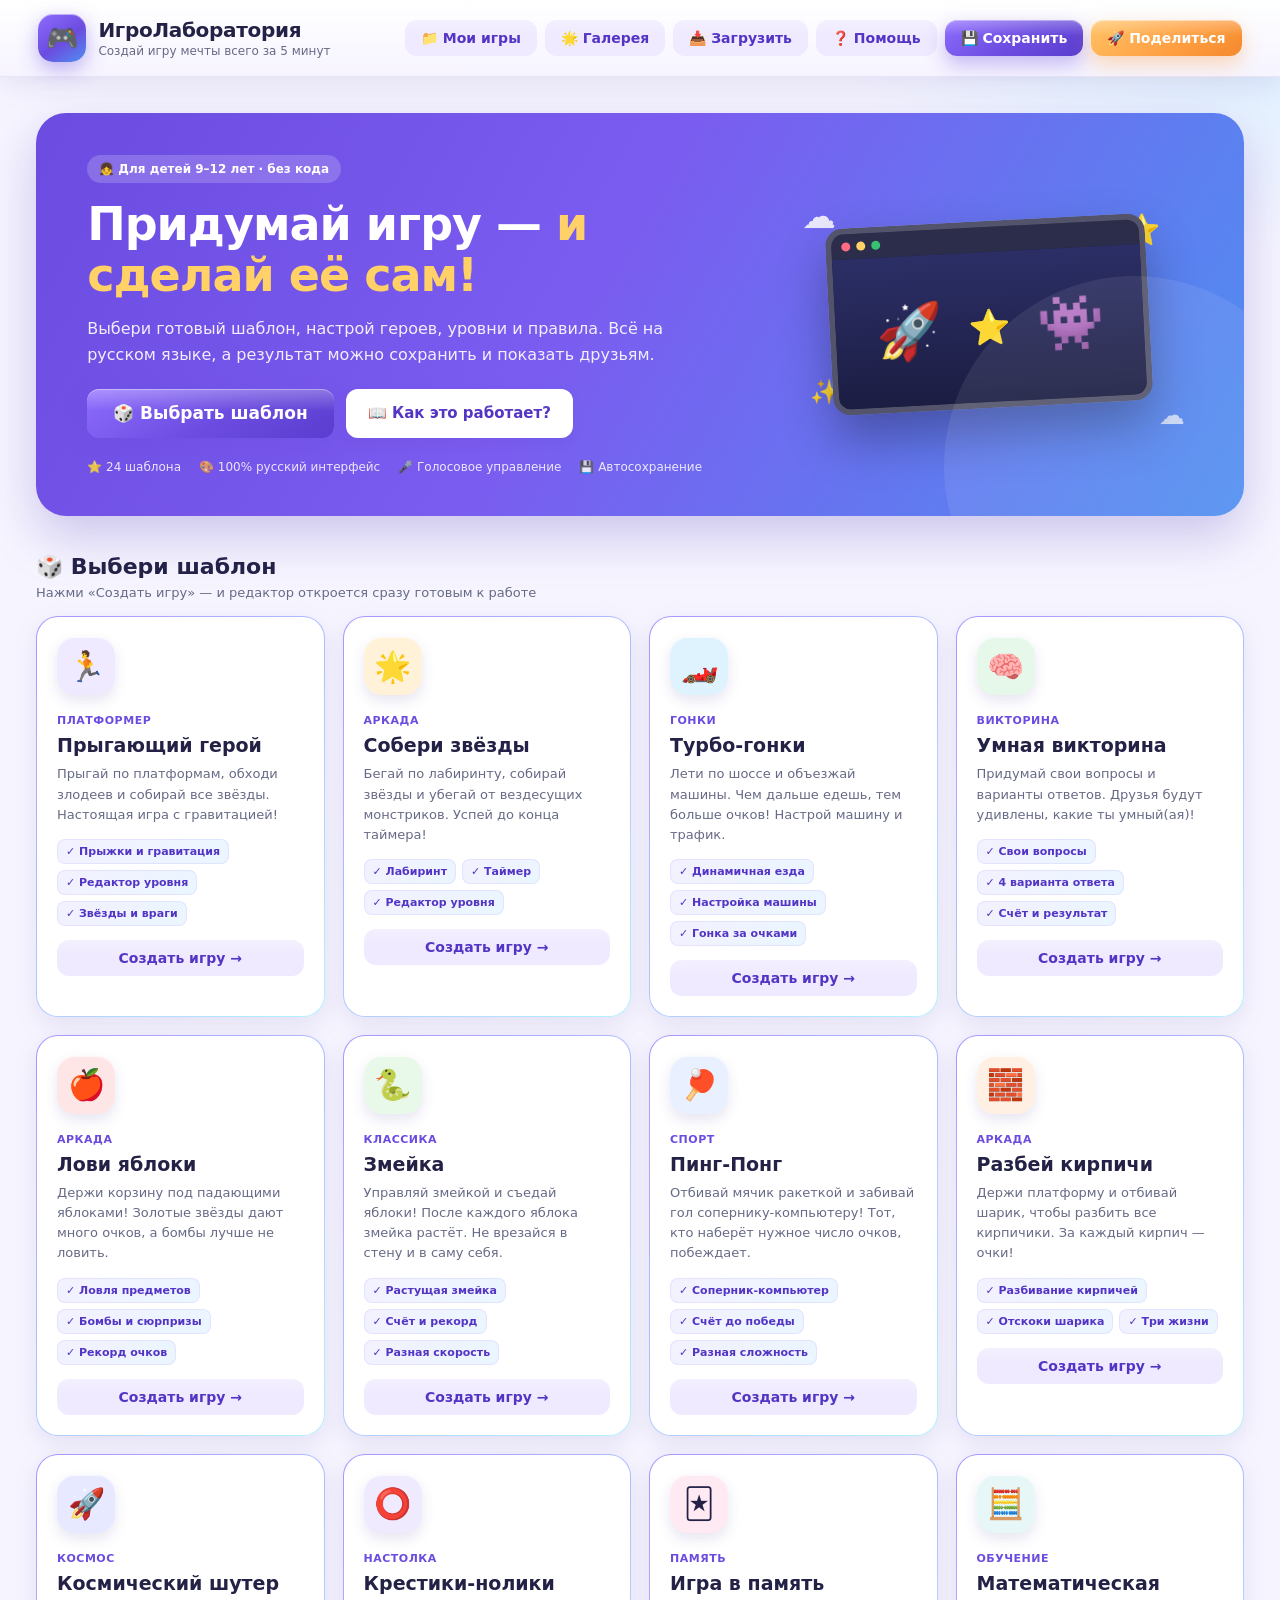
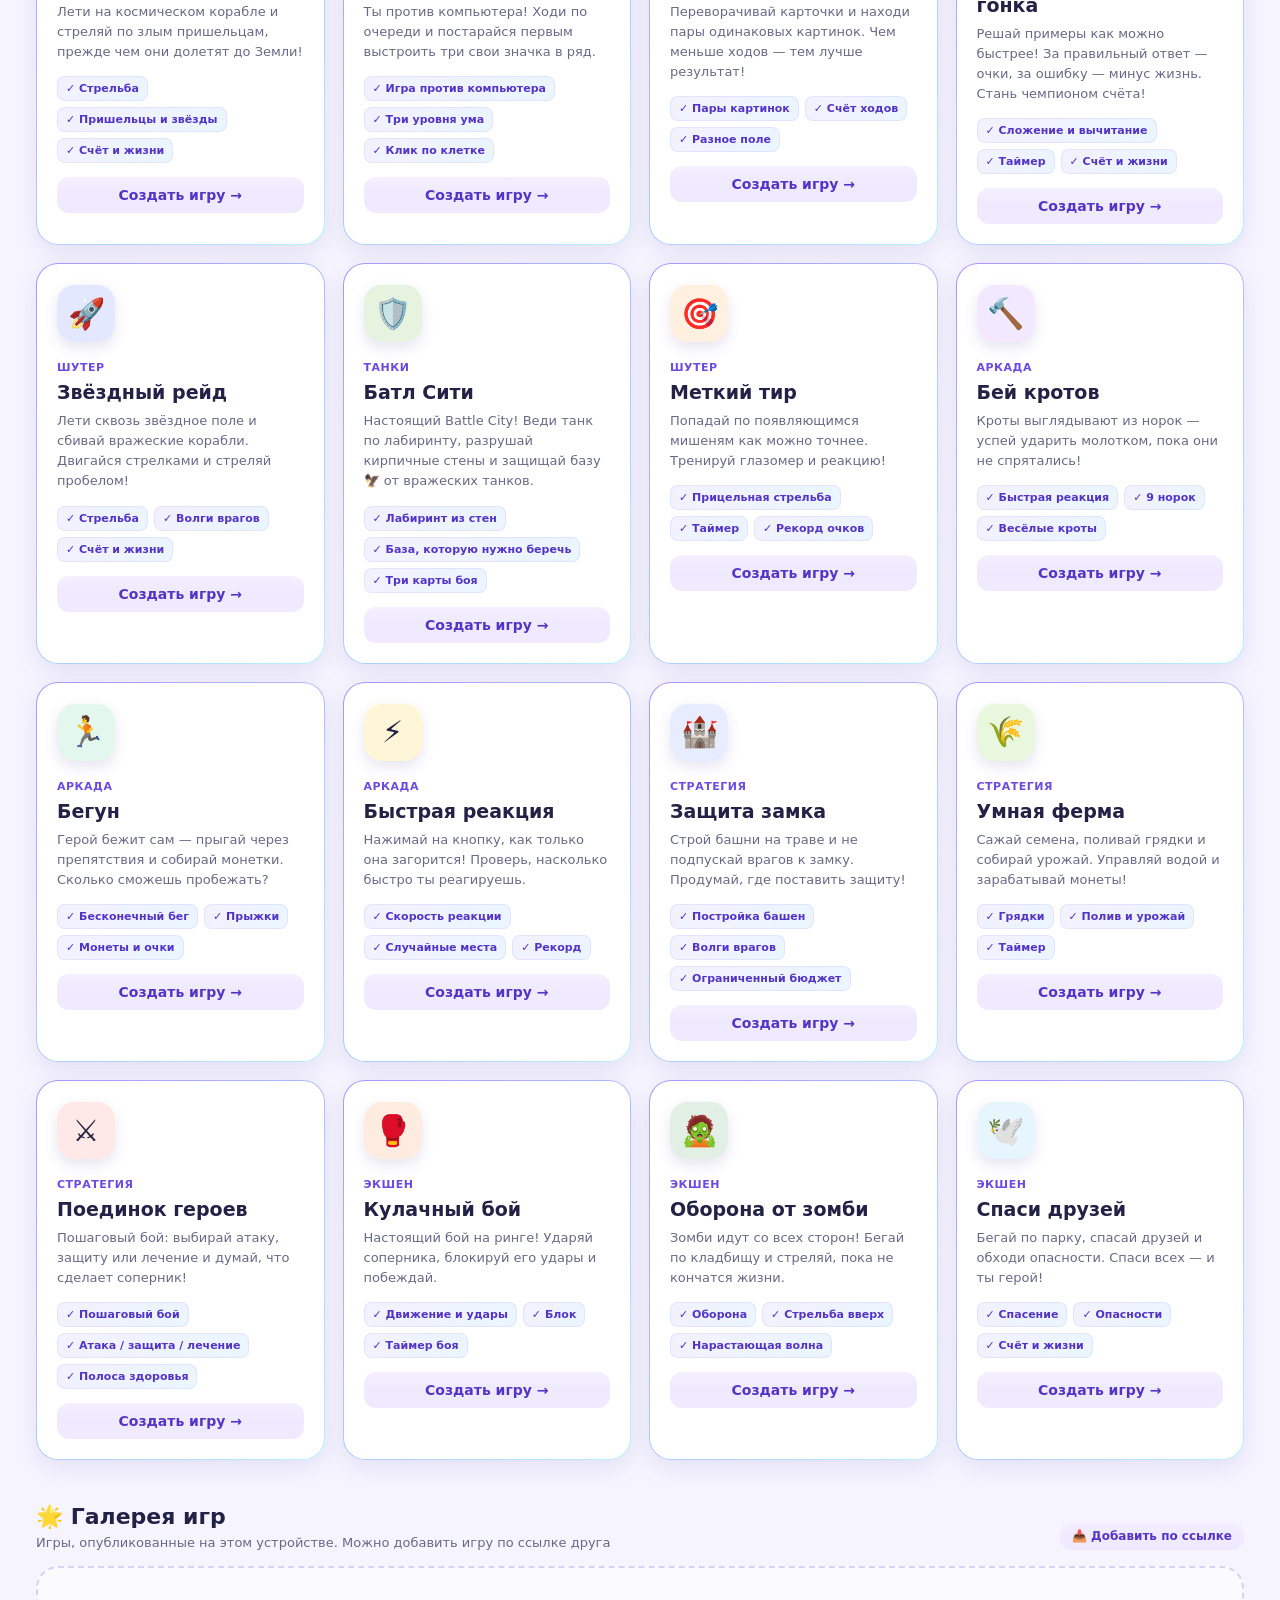
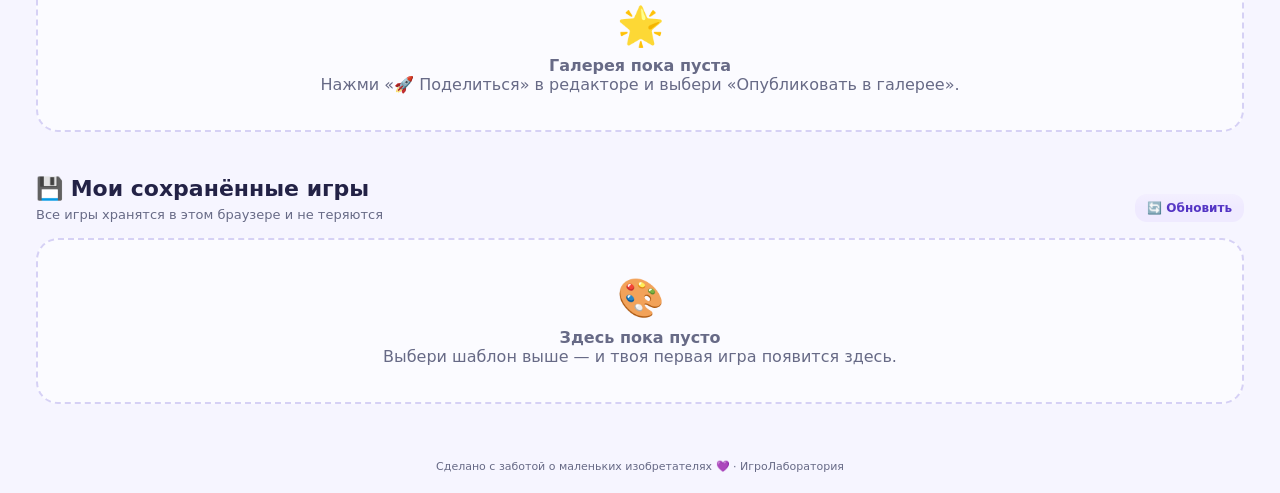
==== index.html @ 7ef7b1f2 "Сложность: все 24 режима стали труднее (таймер викторины, умный ИИ, больше врагов) Усилены пресеты с" ====
<!DOCTYPE html>
<html lang="ru">
<head>
  <meta charset="UTF-8">
  <meta name="viewport" content="width=device-width, initial-scale=1.0">
  <meta name="theme-color" content="#6c4ce0">
  <title>ИгроЛаборатория — создай свою игру!</title>
  <link rel="stylesheet" href="styles.css?v=28">
</head>
<body>
  <div class="app-shell">
    <header class="topbar">
      <div class="brand">
        <div class="brand-logo">🎮</div>
        <div class="brand-text">
          <h1>ИгроЛаборатория</h1>
          <p>Создай игру мечты всего за 5 минут</p>
        </div>
      </div>
      <nav class="top-actions" aria-label="Главное меню">
        <button class="btn btn-ghost" id="btnMyGames">📁 Мои игры</button>
        <button class="btn btn-ghost" id="btnGallery">🌟 Галерея</button>
        <button class="btn btn-ghost" id="btnImport">📥 Загрузить</button>
        <button class="btn btn-ghost" id="btnHelp">❓ Помощь</button>
        <button class="btn btn-primary" id="btnSave">💾 Сохранить</button>
        <button class="btn btn-accent" id="btnShare">🚀 Поделиться</button>
      </nav>
    </header>

    <main class="main">
      <!-- ================= ГАЛЕРЕЯ ================= -->
      <section id="screenGallery" class="screen is-active">
        <div class="hero">
          <div class="hero-content">
            <span class="badge hero-badge">👧 Для детей 9–12 лет · без кода</span>
            <h2>Придумай игру — <span>и сделай её сам!</span></h2>
            <p>Выбери готовый шаблон, настрой героев, уровни и правила. Всё на русском языке, а результат можно сохранить и показать друзьям.</p>
            <div class="hero-buttons">
              <button class="btn btn-hero" id="btnStart">🎲 Выбрать шаблон</button>
              <button class="btn btn-hero-ghost" id="btnHelpHero">📖 Как это работает?</button>
            </div>
            <div class="hero-stats">
              <span>⭐ 24 шаблона</span><span>🎨 100% русский интерфейс</span><span>🎤 Голосовое управление</span><span>💾 Автосохранение</span>
            </div>
          </div>
          <div class="hero-art" aria-hidden="true">
            <div class="art-cloud art-cloud-1">☁️</div>
            <div class="art-cloud art-cloud-2">☁️</div>
            <div class="art-star art-star-1">⭐</div>
            <div class="art-star art-star-2">✨</div>
            <div class="art-window">
              <div class="art-window-bar"><i></i><i></i><i></i></div>
              <div class="art-screen">🚀<span>⭐</span>👾</div>
            </div>
          </div>
        </div>

        <div class="section-head">
          <div><h3>🎲 Выбери шаблон</h3><p>Нажми «Создать игру» — и редактор откроется сразу готовым к работе</p></div>
        </div>
        <div id="templateCards" class="cards"></div>

        <div class="section-head saved-head">
          <div><h3>🌟 Галерея игр</h3><p>Игры, опубликованные на этом устройстве. Можно добавить игру по ссылке друга</p></div>
          <button class="btn btn-small btn-ghost" id="btnAddShared">📥 Добавить по ссылке</button>
        </div>
        <div id="publishedCards" class="cards"></div>

        <div class="section-head saved-head">
          <div><h3>💾 Мои сохранённые игры</h3><p>Все игры хранятся в этом браузере и не теряются</p></div>
          <button class="btn btn-small btn-ghost" id="btnRefreshSaved">🔄 Обновить</button>
        </div>
        <div id="savedCards" class="cards"></div>
      </section>

      <!-- ================= РЕДАКТОР ================= -->
      <section id="screenEditor" class="screen">
        <div class="editor-topbar">
          <button class="btn btn-ghost" id="btnBack">← К шаблонам</button>
          <div class="project-title">
            <span id="tplBadge" class="badge small">🎮 Шаблон</span>
            <input id="projectName" maxlength="40" aria-label="Название игры" spellcheck="false">
          </div>
          <div class="editor-top-actions">
            <span id="saveStatus" class="save-status">● Всё сохранено</span>
            <button class="btn btn-small btn-ghost hidden" id="btnFullscreen" aria-label="На весь экран">⛶ На весь экран</button>
            <button class="btn btn-primary" id="btnMode">▶ Играть</button>
          </div>
        </div>

        <div id="editorGrid" class="editor-grid">
          <aside class="panel tools-panel">
            <div id="toolsPanel"></div>
          </aside>

          <div class="workspace">
            <div class="canvas-head">
              <div>
                <strong id="canvasTitle">Редактор уровня</strong>
                <span id="canvasSubtitle">Нажимай на клетки, чтобы расставлять объекты</span>
              </div>
              <div class="canvas-chips">
                <span class="chip" id="chipObjects">🪐 объектов: 0</span>
                <span class="chip" id="chipMode">✏️ Режим: редактор</span>
                <span class="chip" id="voiceChip">🎤 микрофон выключен</span>
              </div>
            </div>
            <div id="gameStage" class="game-stage">
              <button class="fs-exit" id="btnExitFullscreen" aria-label="Выйти из полного экрана">✕</button>
              <div class="canvas-wrap">
                <canvas id="gameCanvas" width="800" height="448" aria-label="Поле игры"></canvas>
                <div id="playHud" class="play-hud hidden"></div>
                <div id="interactiveLayer" class="interactive-layer"></div>
                <div id="resultOverlay" class="result-overlay hidden"></div>
              </div>
              <div id="touchControls" class="touch-controls hidden" aria-label="Кнопки управления на экране">
                <div class="touch-pad">
                  <button class="touch-btn touch-up" data-key="ArrowUp" aria-label="Вверх">▲</button>
                  <button class="touch-btn touch-left" data-key="ArrowLeft" aria-label="Влево">◀</button>
                  <button class="touch-btn touch-down" data-key="ArrowDown" aria-label="Вниз">▼</button>
                  <button class="touch-btn touch-right" data-key="ArrowRight" aria-label="Вправо">▶</button>
                </div>
                <button class="touch-btn touch-action" data-key="Space" aria-label="Прыжок и действие">
                  <span class="touch-action-icon">⚡</span><span class="touch-action-label">Действие</span>
                </button>
              </div>
            </div>
            <div class="hint-bar">
              <span id="hintText">💡 Подсказка: выбери инструмент слева и кликай по полю.</span>
              <button class="btn btn-small btn-ghost" id="btnSpeakHint">🔊 Рассказать правила</button>
            </div>
          </div>

          <aside class="panel props-panel">
            <div id="propsPanel"></div>
          </aside>
        </div>
      </section>
    </main>

    <footer class="footer">Сделано с заботой о маленьких изобретателях 💜 · ИгроЛаборатория</footer>
  </div>

  <div id="modalRoot" class="modal-root"></div>
  <div id="toast" role="status" aria-live="polite"></div>
  <input type="file" id="importFile" accept=".json,application/json" hidden>

  <script src="app.js?v=28"></script>
</body>
</html>
---- styles.css ----
/* =========================================================
   ИгроЛаборатория — дружелюбный интерфейс для детей 9–12 лет
   ========================================================= */

:root {
  --violet: #6c4ce0;
  --violet-dark: #5334c4;
  --violet-light: #efeaff;
  --blue: #2f80ed;
  --orange: #ff9f43;
  --yellow: #ffd166;
  --green: #38c172;
  --red: #ef5b6d;
  --ink: #232246;
  --ink-soft: #676a86;
  --line: #e7e5f5;
  --card: #ffffff;
  --bg: #f6f5ff;
  --shadow: 0 10px 30px rgba(64, 42, 140, .10);
  --shadow-sm: 0 4px 14px rgba(64, 42, 140, .08);
  --r-lg: 22px;
  --r-md: 14px;
  --r-sm: 10px;
}

* { box-sizing: border-box; }

html, body { margin: 0; padding: 0; }

body {
  font-family: 'Trebuchet MS', 'Segoe UI', system-ui, -apple-system, sans-serif;
  background: radial-gradient(1200px 600px at 10% -10%, #e7dcff 0%, transparent 55%),
              radial-gradient(900px 500px at 100% 0%, #d9efff 0%, transparent 50%),
              var(--bg);
  color: var(--ink);
  min-height: 100vh;
  -webkit-font-smoothing: antialiased;
}

button, input, select { font: inherit; }
button { cursor: pointer; }
button:disabled { cursor: not-allowed; opacity: .5; }
.hidden { display: none !important; }

.app-shell { min-height: 100vh; display: flex; flex-direction: column; }

/* ---------- Верхняя панель ---------- */
.topbar {
  position: sticky; top: 0; z-index: 30;
  display: flex; align-items: center; justify-content: space-between; gap: 18px;
  padding: 14px clamp(16px, 3vw, 40px);
  background: rgba(255,255,255,.92);
  backdrop-filter: blur(14px);
  border-bottom: 1px solid var(--line);
  flex-wrap: wrap;
}
.brand { display: flex; align-items: center; gap: 12px; }
.brand-logo {
  width: 48px; height: 48px; display: grid; place-items: center;
  font-size: 26px; border-radius: 15px;
  background: linear-gradient(145deg, var(--violet), #8d6bff);
  box-shadow: 0 6px 16px rgba(108,76,224,.35);
}
.brand-text h1 { margin: 0; font-size: 20px; letter-spacing: -.3px; }
.brand-text p { margin: 2px 0 0; font-size: 12px; color: var(--ink-soft); }
.top-actions { display: flex; gap: 8px; flex-wrap: wrap; }

/* ---------- Кнопки ---------- */
.btn {
  border: 0; border-radius: 12px; padding: 11px 16px;
  font-weight: 700; font-size: 14px; line-height: 1;
  transition: transform .12s ease, box-shadow .12s ease, background .12s ease;
  white-space: nowrap;
}
.btn:hover { transform: translateY(-2px); }
.btn:active { transform: translateY(0); }
.btn-ghost { background: var(--violet-light); color: var(--violet-dark); }
.btn-ghost:hover { background: #e2d9ff; }
.btn-primary { background: var(--violet); color: #fff; box-shadow: 0 6px 14px rgba(108,76,224,.28); }
.btn-primary:hover { background: var(--violet-dark); }
.btn-accent { background: var(--orange); color: #fff; box-shadow: 0 6px 14px rgba(255,159,67,.3); }
.btn-accent:hover { background: #ef8b2c; }
.btn-small { padding: 8px 12px; font-size: 12px; }
.btn-hero { padding: 16px 26px; font-size: 17px; background: var(--violet); color: #fff; box-shadow: 0 10px 24px rgba(108,76,224,.35); }
.btn-hero-ghost { padding: 16px 22px; font-size: 15px; background: #fff; color: var(--violet-dark); box-shadow: var(--shadow-sm); }
.btn-card { width: 100%; margin-top: 14px; background: var(--violet-light); color: var(--violet-dark); }
.tpl-card:hover .btn-card { background: var(--violet); color: #fff; }

/* ---------- Экраны ---------- */
.main { flex: 1; width: 100%; max-width: 1600px; margin: 0 auto; padding: clamp(18px, 3vw, 36px); }
.screen { display: none; animation: fade .25s ease; }
.screen.is-active { display: block; }
@keyframes fade { from { opacity: 0; transform: translateY(6px); } to { opacity: 1; transform: none; } }

/* ---------- Главный баннер ---------- */
.hero {
  position: relative; overflow: hidden;
  display: grid; grid-template-columns: 1.25fr .75fr; align-items: center; gap: 20px;
  border-radius: 30px; padding: 42px clamp(24px, 4vw, 56px);
  background: linear-gradient(120deg, #6c4ce0 0%, #7b5cf0 45%, #4f8ff0 100%);
  color: #fff; box-shadow: 0 20px 50px rgba(80, 50, 180, .25);
}
.hero::after {
  content: ''; position: absolute; inset: auto -80px -140px auto;
  width: 380px; height: 380px; border-radius: 50%;
  background: rgba(255,255,255,.08);
}
.badge {
  display: inline-block; padding: 7px 12px; border-radius: 999px;
  background: rgba(255,255,255,.18); font-size: 12px; font-weight: 700;
}
.hero-badge { margin-bottom: 16px; }
.hero h2 { margin: 0; font-size: clamp(28px, 4vw, 46px); line-height: 1.1; letter-spacing: -1px; }
.hero h2 span { color: var(--yellow); }
.hero p { max-width: 620px; margin: 16px 0 22px; font-size: 16px; line-height: 1.6; color: rgba(255,255,255,.9); }
.hero-buttons { display: flex; gap: 12px; flex-wrap: wrap; }
.hero-stats { display: flex; gap: 18px; flex-wrap: wrap; margin-top: 22px; font-size: 12px; color: rgba(255,255,255,.85); }
.hero-art { position: relative; height: 250px; display: grid; place-items: center; }
.art-window {
  width: min(320px, 90%); border-radius: 18px; overflow: hidden;
  background: #191b3b; box-shadow: 0 25px 50px rgba(0,0,0,.3); transform: rotate(-3deg);
  border: 6px solid rgba(255,255,255,.25);
}
.art-window-bar { display: flex; gap: 6px; padding: 8px 10px; background: rgba(255,255,255,.08); }
.art-window-bar i { width: 9px; height: 9px; border-radius: 50%; background: #ff6b81; }
.art-window-bar i:nth-child(2) { background: #ffd166; }
.art-window-bar i:nth-child(3) { background: #38c172; }
.art-screen {
  height: 150px; display: flex; align-items: center; justify-content: center; gap: 26px;
  font-size: 54px; background: linear-gradient(180deg, #2c2f66, #1b1d42);
}
.art-screen span { font-size: 34px; }
.art-cloud, .art-star { position: absolute; }
.art-cloud-1 { top: 6px; left: 4%; font-size: 34px; opacity: .85; }
.art-cloud-2 { bottom: 10px; right: 2%; font-size: 26px; opacity: .7; }
.art-star-1 { top: 22px; right: 8%; font-size: 30px; }
.art-star-2 { bottom: 34px; left: 6%; font-size: 24px; }

/* ---------- Карточки ---------- */
.section-head { display: flex; align-items: end; justify-content: space-between; gap: 16px; margin: 38px 0 16px; }
.section-head h3 { margin: 0; font-size: 22px; }
.section-head p { margin: 6px 0 0; color: var(--ink-soft); font-size: 13px; }
.saved-head { margin-top: 44px; }
.cards { display: grid; grid-template-columns: repeat(auto-fill, minmax(250px, 1fr)); gap: 18px; }
.card {
  background: var(--card); border: 1px solid var(--line); border-radius: var(--r-lg);
  padding: 20px; box-shadow: var(--shadow-sm); display: flex; flex-direction: column;
  transition: transform .18s ease, box-shadow .18s ease;
}
.card:hover { transform: translateY(-5px); box-shadow: var(--shadow); }
.card-emoji {
  width: 58px; height: 58px; border-radius: 18px; display: grid; place-items: center;
  font-size: 30px; background: var(--tpl, var(--violet-light)); margin-bottom: 14px;
}
.card-tag { font-size: 11px; font-weight: 800; color: var(--violet); text-transform: uppercase; letter-spacing: .5px; }
.card h4 { margin: 6px 0 8px; font-size: 19px; }
.card p { margin: 0; color: var(--ink-soft); font-size: 13px; line-height: 1.55; flex: 1; }
.feature-list { list-style: none; margin: 14px 0 0; padding: 0; display: flex; flex-wrap: wrap; gap: 6px; }
.feature-list li {
  font-size: 11px; padding: 5px 8px; border-radius: 8px;
  background: #f3f1ff; color: var(--violet-dark); font-weight: 700;
}
.saved-card { border-left: 5px solid var(--violet); }
.saved-card .saved-date { font-size: 11px; color: var(--ink-soft); margin-top: 8px; }
.saved-actions { display: flex; gap: 8px; margin-top: 14px; }
.saved-actions .btn { flex: 1; }
.empty-state {
  grid-column: 1/-1; text-align: center; padding: 36px 20px; border-radius: var(--r-lg);
  border: 2px dashed #d6d1f5; background: rgba(255,255,255,.6); color: var(--ink-soft);
}
.empty-state .empty-emoji { font-size: 38px; display: block; margin-bottom: 8px; }

/* ---------- Редактор ---------- */
.editor-topbar {
  display: flex; align-items: center; gap: 14px; flex-wrap: wrap;
  background: #fff; border: 1px solid var(--line); border-radius: 18px;
  padding: 12px 16px; margin-bottom: 16px; box-shadow: var(--shadow-sm);
}
.project-title { display: flex; align-items: center; gap: 10px; flex: 1; min-width: 220px; }
.badge.small { background: var(--violet-light); color: var(--violet-dark); white-space: nowrap; }
#projectName {
  border: 2px solid transparent; background: #f7f6ff; border-radius: 10px;
  padding: 9px 12px; font-weight: 800; font-size: 16px; color: var(--ink);
  width: min(320px, 100%); outline: none;
}
#projectName:focus { border-color: var(--violet); background: #fff; }
.editor-top-actions { display: flex; align-items: center; gap: 12px; }
.save-status { font-size: 12px; color: var(--green); font-weight: 700; white-space: nowrap; }
.save-status.dirty { color: var(--orange); }

.editor-grid { display: grid; grid-template-columns: 300px minmax(0, 1fr) 262px; gap: 16px; align-items: start; }
.panel {
  background: #fff; border: 1px solid var(--line); border-radius: var(--r-lg);
  box-shadow: var(--shadow-sm); padding: 18px; max-height: calc(100vh - 170px); overflow-y: auto;
}
.panel::-webkit-scrollbar { width: 8px; }
.panel::-webkit-scrollbar-thumb { background: #ded9f5; border-radius: 8px; }
.editor-grid.playing .tools-panel, .editor-grid.playing .props-panel { opacity: .45; pointer-events: none; filter: grayscale(.3); }

.tool-section { margin-bottom: 22px; }
.tool-section:last-child { margin-bottom: 0; }
.tool-title { display: flex; align-items: center; gap: 8px; font-size: 14px; font-weight: 800; margin: 0 0 12px; }
.tool-title::after { content: ''; flex: 1; height: 1px; background: var(--line); }
.field-label { display: block; font-size: 12px; font-weight: 700; color: var(--ink-soft); margin-bottom: 6px; }
.field {
  width: 100%; padding: 10px 11px; border: 2px solid var(--line); border-radius: 10px;
  outline: none; background: #fbfaff; color: var(--ink); font-size: 13px;
}
.field:focus { border-color: var(--violet); background: #fff; }
textarea.field { resize: vertical; min-height: 62px; }
.field-row { display: flex; gap: 8px; align-items: center; }
.field-row .field { flex: 1; }
input[type="color"] { width: 44px; height: 40px; padding: 2px; border: 2px solid var(--line); border-radius: 10px; background: #fff; cursor: pointer; }
.swatches { display: flex; gap: 7px; margin-top: 9px; flex-wrap: wrap; }
.swatch { width: 26px; height: 26px; border-radius: 8px; border: 2px solid #fff; box-shadow: 0 0 0 1px var(--line); padding: 0; }
.swatch:hover { transform: scale(1.12); }
.swatch.active { box-shadow: 0 0 0 3px var(--violet); transform: scale(1.08); }

.segmented { display: flex; background: #f2f0ff; padding: 4px; border-radius: 12px; gap: 3px; }
.segmented button { flex: 1; border: 0; background: transparent; border-radius: 9px; padding: 8px 4px; font-size: 12px; font-weight: 800; color: var(--ink-soft); }
.segmented button.active { background: #fff; color: var(--violet-dark); box-shadow: var(--shadow-sm); }

.range-row { display: flex; align-items: center; gap: 10px; }
.range-row input[type="range"] { flex: 1; accent-color: var(--violet); }
.range-value { min-width: 42px; text-align: center; font-size: 12px; font-weight: 800; color: var(--violet-dark); background: var(--violet-light); padding: 5px 7px; border-radius: 8px; }

.emoji-grid { display: grid; grid-template-columns: repeat(5, 1fr); gap: 6px; }
.emoji-btn { border: 2px solid var(--line); background: #fbfaff; border-radius: 10px; font-size: 21px; padding: 7px 2px; }
.emoji-btn:hover { border-color: var(--violet); }
.emoji-btn.active { border-color: var(--violet); background: var(--violet-light); transform: scale(1.06); }

.tool-palette { display: grid; grid-template-columns: repeat(3, 1fr); gap: 7px; }
.tool-btn {
  border: 2px solid var(--line); background: #fbfaff; border-radius: 11px;
  padding: 9px 3px; font-size: 11px; font-weight: 800; color: var(--ink); text-align: center;
}
.tool-btn span { display: block; font-size: 20px; margin-bottom: 3px; }
.tool-btn:hover { border-color: var(--violet); }
.tool-btn.active { border-color: var(--violet); background: var(--violet-light); color: var(--violet-dark); }
.tool-btn.custom { border-color: #ffcf7a; background: #fff8e8; }
.tool-btn.custom.active { border-color: var(--violet); background: var(--violet-light); }

/* Свои предметы */
.effect-grid { display: grid; grid-template-columns: repeat(2, 1fr); gap: 6px; }
.effect-btn {
  border: 2px solid var(--line); background: #fbfaff; border-radius: 9px; padding: 7px 4px;
  font-size: 10px; font-weight: 800; color: var(--ink); text-align: center; line-height: 1.2;
}
.effect-btn:hover { border-color: var(--violet); }
.effect-btn.active { border-color: var(--violet); background: var(--violet-light); color: var(--violet-dark); }
.custom-list { margin-top: 10px; display: flex; flex-direction: column; gap: 6px; }
.custom-item {
  display: flex; align-items: center; gap: 8px; padding: 6px 8px;
  border: 2px solid #ffcf7a; border-radius: 10px; background: #fffdf5;
}
.custom-item-em { font-size: 22px; flex: none; }
.custom-item-name { flex: 1; min-width: 0; font-size: 12px; font-weight: 800; color: var(--ink); }
.custom-item-name small { display: block; font-size: 10px; font-weight: 600; color: var(--ink-soft); margin-top: 2px; }
.hint-mini { font-size: 11px; color: var(--ink-soft); line-height: 1.5; margin: 10px 0 0; }
.link-btn { border: 0; background: none; color: var(--violet); font-size: 12px; font-weight: 800; padding: 6px 0; text-decoration: underline; }

/* Вопросы викторины */
.question-card {
  border: 2px solid var(--line); border-radius: 14px; padding: 12px; margin-bottom: 12px; background: #fbfaff;
}
.question-head { display: flex; align-items: center; justify-content: space-between; margin-bottom: 8px; }
.question-num { font-size: 12px; font-weight: 800; color: var(--violet); }
.btn-remove { border: 0; background: #ffe8ec; color: var(--red); border-radius: 8px; padding: 5px 9px; font-size: 11px; font-weight: 800; }
.answer-row { display: flex; align-items: center; gap: 6px; margin-top: 6px; }
.answer-row input[type="radio"] { accent-color: var(--violet); width: 16px; height: 16px; flex: none; }
.answer-row .field { padding: 7px 8px; font-size: 12px; }
.answer-row.correct .field { border-color: var(--green); background: #eefbf3; }
.switch-row { display: flex; align-items: center; gap: 8px; margin-top: 14px; font-size: 12px; font-weight: 700; color: var(--ink-soft); cursor: pointer; }
.switch-row input { width: 17px; height: 17px; accent-color: var(--violet); }

/* ---------- Рабочая область ---------- */
.workspace { min-width: 0; }
.canvas-head {
  display: flex; align-items: center; justify-content: space-between; gap: 12px; flex-wrap: wrap;
  background: #fff; border: 1px solid var(--line); border-radius: 16px 16px 0 0;
  padding: 12px 16px; border-bottom: 0;
}
.canvas-head strong { display: block; font-size: 14px; }
.canvas-head span { display: block; font-size: 11px; color: var(--ink-soft); margin-top: 3px; }
.canvas-chips { display: flex; gap: 7px; flex-wrap: wrap; }
.chip { background: var(--violet-light); color: var(--violet-dark); border-radius: 999px; padding: 6px 10px; font-size: 11px; font-weight: 800; }
.canvas-wrap {
  position: relative; width: 100%; aspect-ratio: 800 / 448;
  background: #20234a; border: 1px solid var(--line); border-radius: 0 0 16px 16px;
  overflow: hidden; box-shadow: var(--shadow);
}
#gameCanvas { display: block; width: 100%; height: 100%; touch-action: none; cursor: crosshair; }
.editor-grid.playing #gameCanvas { cursor: default; }
.play-hud {
  position: absolute; top: 10px; left: 10px; right: 10px;
  display: flex; justify-content: space-between; gap: 10px; pointer-events: none;
}
.hud-pill {
  background: rgba(15,14,42,.72); color: #fff; border-radius: 999px;
  padding: 7px 13px; font-size: 13px; font-weight: 800; backdrop-filter: blur(4px);
}
.interactive-layer { position: absolute; inset: 0; pointer-events: none; display: flex; align-items: center; justify-content: center; }
.interactive-layer.active { pointer-events: auto; }

.result-overlay {
  position: absolute; inset: 0; z-index: 5; display: grid; place-items: center;
  background: rgba(18,16,45,.72); backdrop-filter: blur(3px); padding: 20px;
}
.result-card {
  background: #fff; border-radius: 22px; padding: 26px 30px; text-align: center;
  max-width: 420px; box-shadow: 0 20px 50px rgba(0,0,0,.25);
}
.result-emoji { font-size: 52px; }
.result-card h3 { margin: 8px 0 6px; font-size: 26px; }
.result-card p { margin: 0 0 18px; color: var(--ink-soft); font-size: 14px; line-height: 1.5; }
.result-actions { display: flex; gap: 10px; justify-content: center; flex-wrap: wrap; }

/* Викторина в игре */
.quiz-card {
  width: min(92%, 620px); background: #fff; border-radius: 20px; padding: 20px 22px;
  box-shadow: 0 20px 50px rgba(0,0,0,.25); text-align: center;
}
.quiz-top { display: flex; justify-content: space-between; font-size: 12px; font-weight: 800; color: var(--violet); margin-bottom: 12px; }
.quiz-question { font-size: clamp(16px, 2.2vw, 22px); font-weight: 800; line-height: 1.3; margin-bottom: 16px; }
.quiz-answers { display: grid; grid-template-columns: 1fr 1fr; gap: 10px; }
.quiz-answer {
  border: 2px solid var(--line); background: #faf9ff; border-radius: 12px;
  padding: 13px 12px; font-size: 14px; font-weight: 700; color: var(--ink); text-align: left;
  display: flex; gap: 8px; align-items: center;
}
.quiz-answer:hover:not(:disabled) { border-color: var(--violet); background: var(--violet-light); }
.quiz-answer .letter {
  width: 26px; height: 26px; border-radius: 8px; background: var(--violet-light);
  color: var(--violet-dark); display: grid; place-items: center; flex: none; font-size: 12px;
}
.quiz-answer.right { border-color: var(--green); background: #e9fbf1; }
.quiz-answer.wrong { border-color: var(--red); background: #ffedf0; }
.quiz-feedback { margin-top: 12px; font-size: 13px; font-weight: 800; min-height: 18px; }

.hint-bar {
  margin-top: 12px; background: #fff; border: 1px solid var(--line); border-radius: 12px;
  padding: 9px 12px; font-size: 12px; color: var(--ink-soft); line-height: 1.5;
  display: flex; align-items: center; justify-content: space-between; gap: 12px;
}
.hint-bar .btn { flex: none; }

/* ---------- Кнопки управления на сенсорном экране ---------- */
.touch-controls {
  display: flex; align-items: center; justify-content: space-between; gap: 14px;
  margin-top: 12px; padding: 12px 14px; user-select: none; -webkit-user-select: none;
  background: #fff; border: 1px solid var(--line); border-radius: 16px;
}
.touch-pad { display: grid; grid-template-columns: repeat(3, 52px); grid-template-rows: repeat(2, 52px); gap: 6px; }
.touch-up { grid-column: 2; grid-row: 1; }
.touch-left { grid-column: 1; grid-row: 2; }
.touch-down { grid-column: 2; grid-row: 2; }
.touch-right { grid-column: 3; grid-row: 2; }
.touch-btn {
  touch-action: none; -webkit-tap-highlight-color: transparent;
  border: 1px solid var(--line); border-bottom-width: 3px; border-radius: 14px;
  background: linear-gradient(180deg, #f4f1ff, #e6e0ff);
  color: var(--violet-dark); font-size: 21px; font-weight: 900; cursor: pointer;
  display: flex; align-items: center; justify-content: center; transition: transform .08s, filter .08s;
}
.touch-btn.hold { transform: translateY(2px); border-bottom-width: 1px; filter: brightness(1.07); }
.touch-action {
  width: 88px; height: 88px; border-radius: 50%; flex-direction: column; gap: 1px;
  background: linear-gradient(180deg, #ffd166, #ff9f43); color: #4a2b00; border-color: #d97b1f;
}
.touch-action-icon { font-size: 30px; line-height: 1; }
.touch-action-label { font-size: 10px; font-weight: 900; }

/* ---------- Полный экран ---------- */
.game-stage { position: relative; width: 100%; }
.fs-exit {
  display: none; position: absolute; top: 10px; right: 10px; z-index: 60;
  width: 42px; height: 42px; border-radius: 50%; border: 1px solid rgba(255,255,255,.35);
  background: rgba(15,14,42,.72); color: #fff; font-size: 20px; font-weight: 900;
  align-items: center; justify-content: center; cursor: pointer; backdrop-filter: blur(4px);
}
#gameStage:fullscreen,
#gameStage.fake-fullscreen {
  width: 100vw; height: 100vh; height: 100dvh; padding: 0;
  background: #000; box-sizing: border-box; overflow: hidden;
}
#gameStage.fake-fullscreen { position: fixed; inset: 0; z-index: 1000; }
#gameStage:fullscreen .fs-exit,
#gameStage.fake-fullscreen .fs-exit { display: flex; }
/* Само игровое поле растягивается на весь экран */
#gameStage:fullscreen .canvas-wrap,
#gameStage.fake-fullscreen .canvas-wrap {
  position: absolute; inset: 0; width: 100%; height: 100%;
  max-width: none; max-height: none; aspect-ratio: auto; margin: 0;
  border: 0; border-radius: 0; background: #000;
}
#gameStage:fullscreen #gameCanvas,
#gameStage.fake-fullscreen #gameCanvas { width: 100%; height: 100%; }
/* Кнопки управления лежат поверх поля, а не под ним */
#gameStage:fullscreen .touch-controls,
#gameStage.fake-fullscreen .touch-controls {
  position: absolute; left: 10px; right: 10px; bottom: 10px; width: auto;
  margin: 0; z-index: 50; background: rgba(255,255,255,.86);
  backdrop-filter: blur(6px); border-radius: 16px;
}
@media (max-width: 560px) {
  .touch-controls { padding: 10px 8px; gap: 8px; }
  .touch-pad { grid-template-columns: repeat(3, 46px); grid-template-rows: repeat(2, 46px); gap: 5px; }
  .touch-action { width: 78px; height: 78px; }
}
.chip.listening { background: #e5f8e9; color: #217a4b; }
.published-card { border-left: 5px solid var(--orange); }

/* ---------- Правая панель ---------- */
.prop-card { background: #f8f7ff; border: 1px solid var(--line); border-radius: 14px; padding: 13px; margin-bottom: 12px; }
.prop-card h4 { margin: 0 0 8px; font-size: 13px; }
.prop-card p { margin: 0; font-size: 12px; color: var(--ink-soft); line-height: 1.55; }
.prop-emoji { font-size: 32px; display: block; margin-bottom: 6px; }
.tip-list { list-style: none; padding: 0; margin: 0; }
.tip-list li { position: relative; padding-left: 18px; margin-bottom: 9px; font-size: 12px; color: var(--ink-soft); line-height: 1.5; }
.tip-list li::before { content: '✦'; position: absolute; left: 0; color: var(--orange); }
.stat-row { display: flex; justify-content: space-between; font-size: 12px; padding: 5px 0; border-bottom: 1px dashed var(--line); }
.stat-row:last-child { border-bottom: 0; }
.stat-row b { color: var(--violet-dark); }

/* ---------- Модals / тосты ---------- */
.modal-root {
  position: fixed; inset: 0; z-index: 60; display: none; place-items: center;
  background: rgba(25,20,55,.55); backdrop-filter: blur(4px); padding: 20px;
}
.modal-root.is-open { display: grid; }
.modal {
  width: min(620px, 100%); max-height: 86vh; overflow-y: auto;
  background: #fff; border-radius: 24px; padding: 26px; box-shadow: 0 25px 70px rgba(0,0,0,.3);
}
.modal h3 { margin: 0 0 6px; font-size: 23px; }
.modal .modal-sub { margin: 0 0 18px; color: var(--ink-soft); font-size: 13px; }
.modal-steps { list-style: none; padding: 0; margin: 0 0 20px; counter-reset: step; }
.modal-steps li {
  counter-increment: step; position: relative; padding: 12px 12px 12px 48px;
  border-radius: 12px; margin-bottom: 8px; background: #f8f7ff; font-size: 13px; line-height: 1.5;
}
.modal-steps li::before {
  content: counter(step); position: absolute; left: 12px; top: 12px;
  width: 26px; height: 26px; border-radius: 9px; background: var(--violet); color: #fff;
  display: grid; place-items: center; font-weight: 800; font-size: 12px;
}
.modal-code {
  width: 100%; padding: 12px; border: 2px solid var(--line); border-radius: 10px;
  font-size: 11px; word-break: break-all; background: #faf9ff; margin-bottom: 14px;
}
.modal-actions { display: flex; gap: 10px; justify-content: flex-end; flex-wrap: wrap; }
#toast {
  position: fixed; left: 50%; bottom: 26px; transform: translate(-50%, 20px);
  background: var(--ink); color: #fff; border-radius: 12px; padding: 12px 20px;
  font-size: 13px; font-weight: 700; opacity: 0; pointer-events: none; z-index: 80;
  transition: opacity .2s ease, transform .2s ease; box-shadow: 0 10px 30px rgba(0,0,0,.2);
}
#toast.show { opacity: 1; transform: translate(-50%, 0); }
#toast.ok { background: #217a4b; }
#toast.warn { background: #c35a12; }

.footer { text-align: center; padding: 20px; font-size: 11px; color: var(--ink-soft); }

/* ---------- Адаптив ---------- */
@media (max-width: 1250px) {
  .editor-grid { grid-template-columns: 270px minmax(0, 1fr); }
  .props-panel { grid-column: 1 / -1; max-height: none; }
}
@media (max-width: 900px) {
  .hero { grid-template-columns: 1fr; padding: 30px 24px; }
  .hero-art { height: 180px; }
  .editor-grid { grid-template-columns: 1fr; }
  .panel { max-height: none; }
  .top-actions { width: 100%; }
  .top-actions .btn { flex: 1; }
  /* В игре на телефоне скрываем редактор, чтобы поле и кнопки были видны вместе */
  .editor-grid.playing > .tools-panel,
  .editor-grid.playing > .props-panel,
  .editor-grid.playing .hint-bar { display: none; }
  .touch-controls { position: sticky; bottom: 8px; z-index: 20; }
  /* Во время игры убираем лишние панели, чтобы поле помещалось на экране */
  body.playing-mode .top-actions,
  body.playing-mode .editor-topbar .save-status,
  body.playing-mode .editor-topbar .badge,
  body.playing-mode .canvas-chips { display: none; }
  body.playing-mode .topbar { padding: 8px 14px; }
  body.playing-mode .brand-logo { width: 38px; height: 38px; font-size: 20px; }
  body.playing-mode .editor-topbar { padding: 8px 12px; gap: 8px; flex-wrap: nowrap; }
  body.playing-mode .editor-topbar .project-title { display: none; }
  body.playing-mode .canvas-head { padding: 8px 12px; }
}
@media (max-width: 560px) {
  .brand-text p { display: none; }
  .hero h2 { font-size: 28px; }
  .quiz-answers { grid-template-columns: 1fr; }
}

/* =========================================================
   Визуальный апгрейд: яркие игры и объёмный интерфейс
   ========================================================= */
@keyframes softPulse {
  0%, 100% { box-shadow: 0 6px 18px rgba(108,76,224,.28); }
  50% { box-shadow: 0 8px 26px rgba(108,76,224,.42); }
}
@keyframes chipGlow {
  0%, 100% { transform: translateY(0); }
  50% { transform: translateY(-2px); }
}

.topbar {
  background: linear-gradient(180deg, rgba(255,255,255,.97), rgba(246,243,255,.94));
  box-shadow: 0 8px 28px rgba(64,42,140,.10);
}
.brand-logo {
  background: linear-gradient(145deg, #8d6bff, #6c4ce0 55%, #4f8ff0);
  box-shadow: 0 7px 20px rgba(108,76,224,.42), inset 0 1px 0 rgba(255,255,255,.5);
}
.btn { position: relative; overflow: hidden; }
.btn::after {
  content: ''; position: absolute; inset: 0 0 auto; height: 45%;
  background: linear-gradient(180deg, rgba(255,255,255,.28), transparent);
  pointer-events: none;
}
.btn:hover { box-shadow: 0 10px 22px rgba(64,42,140,.20); }
.btn-primary, .btn-hero {
  background: linear-gradient(145deg, #8d6bff 0%, #6c4ce0 55%, #5a3ed0 100%);
  box-shadow: 0 8px 20px rgba(108,76,224,.38), inset 0 1px 0 rgba(255,255,255,.35);
  animation: softPulse 3.6s ease-in-out infinite;
}
.btn-primary:hover, .btn-hero:hover {
  background: linear-gradient(145deg, #9a7bff, #7455e8 55%, #6043d8);
}
.btn-accent {
  background: linear-gradient(145deg, #ffc466, #ff9f43 60%, #f4882b);
  box-shadow: 0 8px 20px rgba(255,159,67,.38), inset 0 1px 0 rgba(255,255,255,.45);
}

.card {
  background:
    linear-gradient(#fff, #fff) padding-box,
    linear-gradient(135deg, rgba(141,107,255,.7), rgba(124,243,255,.55)) border-box;
  border: 1px solid transparent;
  box-shadow: 0 8px 24px rgba(64,42,140,.10);
}
.card:hover {
  box-shadow: 0 18px 40px rgba(64,42,140,.18), 0 0 0 3px rgba(141,107,255,.10);
}
.card-emoji {
  box-shadow: inset 0 1px 0 rgba(255,255,255,.7), 0 6px 14px rgba(64,42,140,.12);
  transition: transform .2s ease;
}
.card:hover .card-emoji { transform: rotate(-7deg) scale(1.08); }
.feature-list li {
  background: linear-gradient(135deg, #f3f1ff, #eaf6ff);
  border: 1px solid rgba(141,107,255,.12);
}

.panel {
  background: linear-gradient(180deg, #fff, #fcfbff);
  box-shadow: 0 10px 28px rgba(64,42,140,.09);
}
.prop-card {
  background: linear-gradient(135deg, #f8f7ff, #f2f8ff);
  border-color: rgba(141,107,255,.16);
}
.segmented { background: #eeebff; box-shadow: inset 0 1px 3px rgba(64,42,140,.10); }
.segmented button.active {
  background: linear-gradient(145deg, #fff, #f0ebff);
  color: var(--violet-dark);
  box-shadow: 0 3px 10px rgba(64,42,140,.16);
}

.canvas-head {
  background: linear-gradient(180deg, #fff, #f8f6ff);
}
.canvas-wrap {
  border-color: rgba(141,107,255,.35);
  box-shadow: 0 18px 44px rgba(29,20,80,.24), 0 0 0 1px rgba(255,255,255,.5) inset;
}
#gameCanvas {
  filter: saturate(1.06) contrast(1.02);
}
.chip {
  background: linear-gradient(135deg, #e9e2ff, #dff0ff);
  box-shadow: 0 3px 10px rgba(64,42,140,.12);
}
.play-hud { gap: 8px; }
.hud-pill {
  background: linear-gradient(180deg, rgba(38,32,86,.90), rgba(15,14,42,.80));
  border: 1px solid rgba(255,255,255,.22);
  box-shadow: 0 6px 16px rgba(0,0,0,.22), inset 0 1px 0 rgba(255,255,255,.16);
  text-shadow: 0 1px 2px rgba(0,0,0,.35);
}

.result-card, .quiz-card {
  background: linear-gradient(160deg, #fff, #f7f4ff);
  border: 1px solid rgba(141,107,255,.20);
  box-shadow: 0 24px 60px rgba(12,8,40,.35), inset 0 1px 0 #fff;
}
.result-emoji { animation: chipGlow 1.6s ease-in-out infinite; display: inline-block; }

.touch-controls {
  background: linear-gradient(180deg, #fff, #f5f2ff);
  box-shadow: 0 10px 26px rgba(64,42,140,.18);
}
.touch-btn {
  background: linear-gradient(180deg, #fbfaff, #ded7ff);
  box-shadow: 0 5px 12px rgba(64,42,140,.18), inset 0 1px 0 #fff;
}
.touch-btn.hold { box-shadow: 0 2px 6px rgba(64,42,140,.20) inset; }
.touch-action {
  background: linear-gradient(145deg, #ffd77a, #ff9f43 60%, #f48124);
  box-shadow: 0 7px 18px rgba(255,140,40,.45), inset 0 1px 0 rgba(255,255,255,.6);
}

@media (prefers-reduced-motion: reduce) {
  .btn-primary, .btn-hero, .result-emoji { animation: none; }
  .card, .card-emoji, .btn { transition: none; }
}
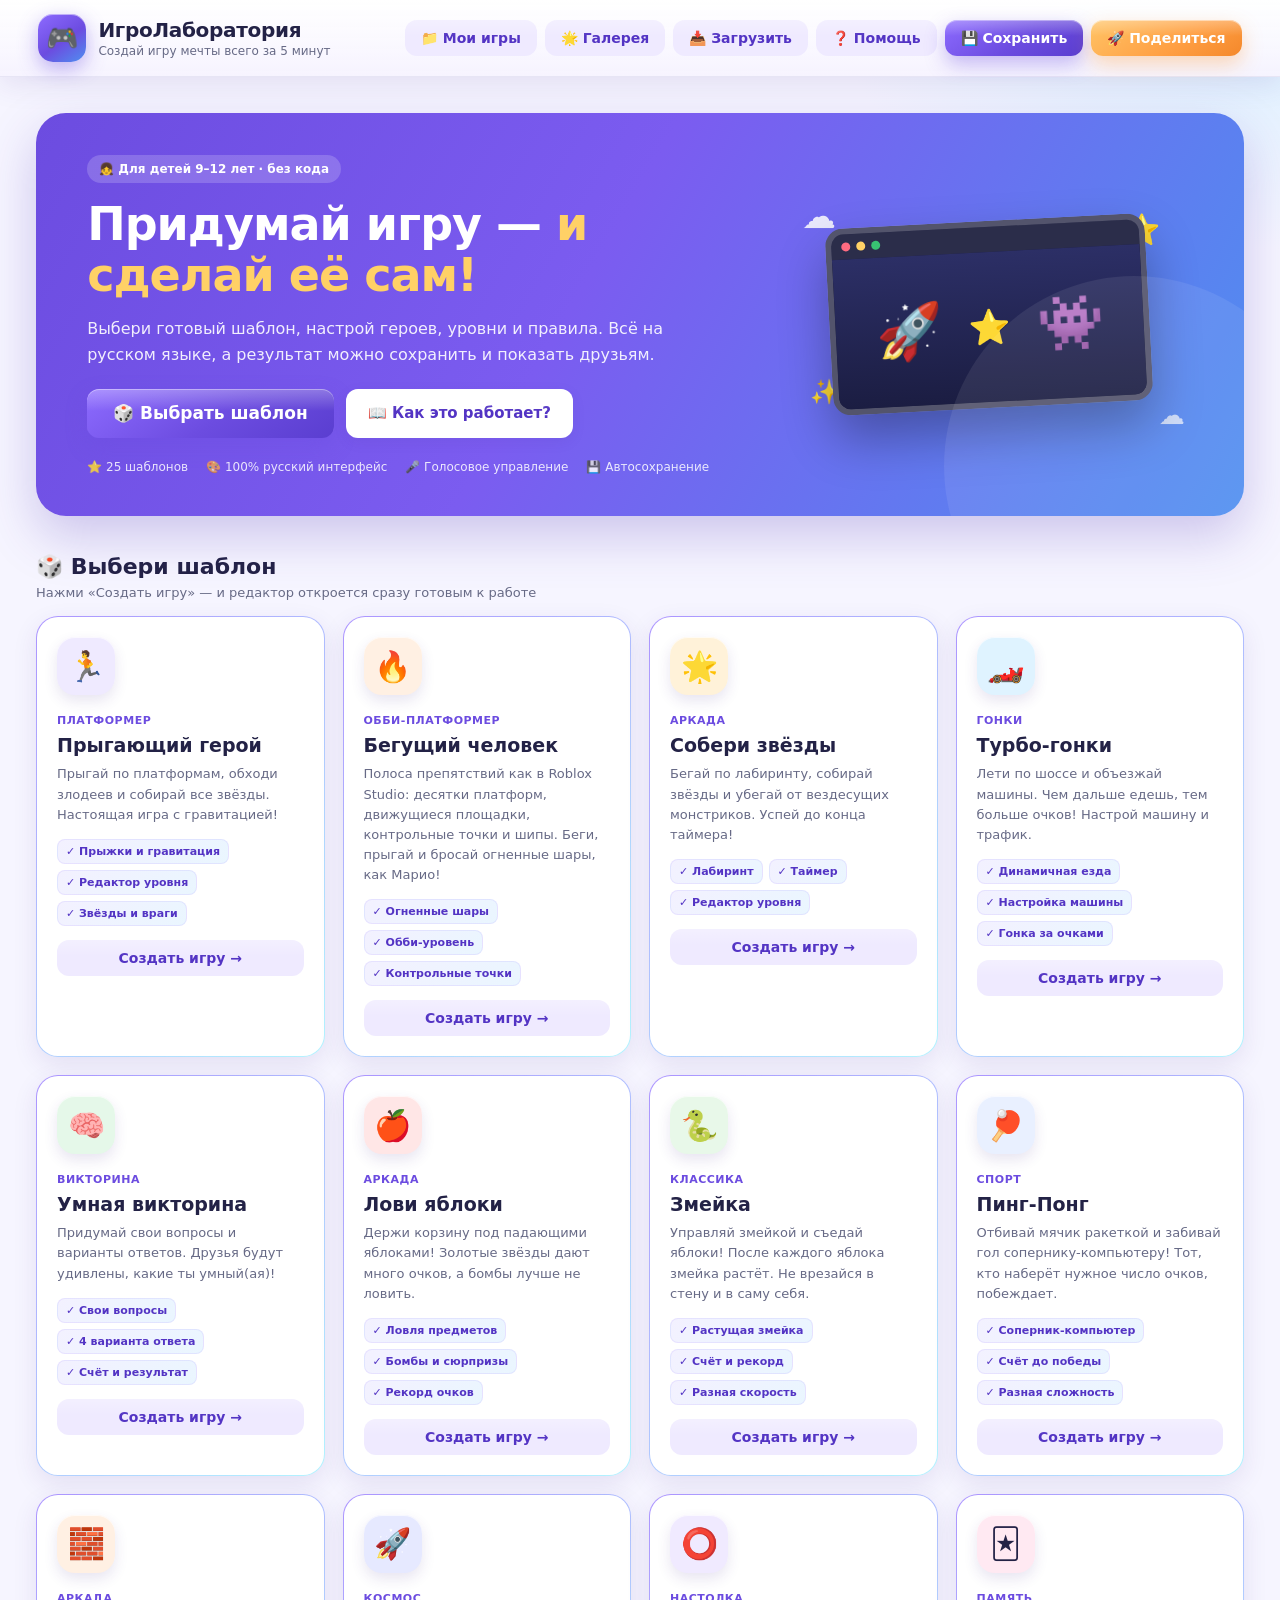
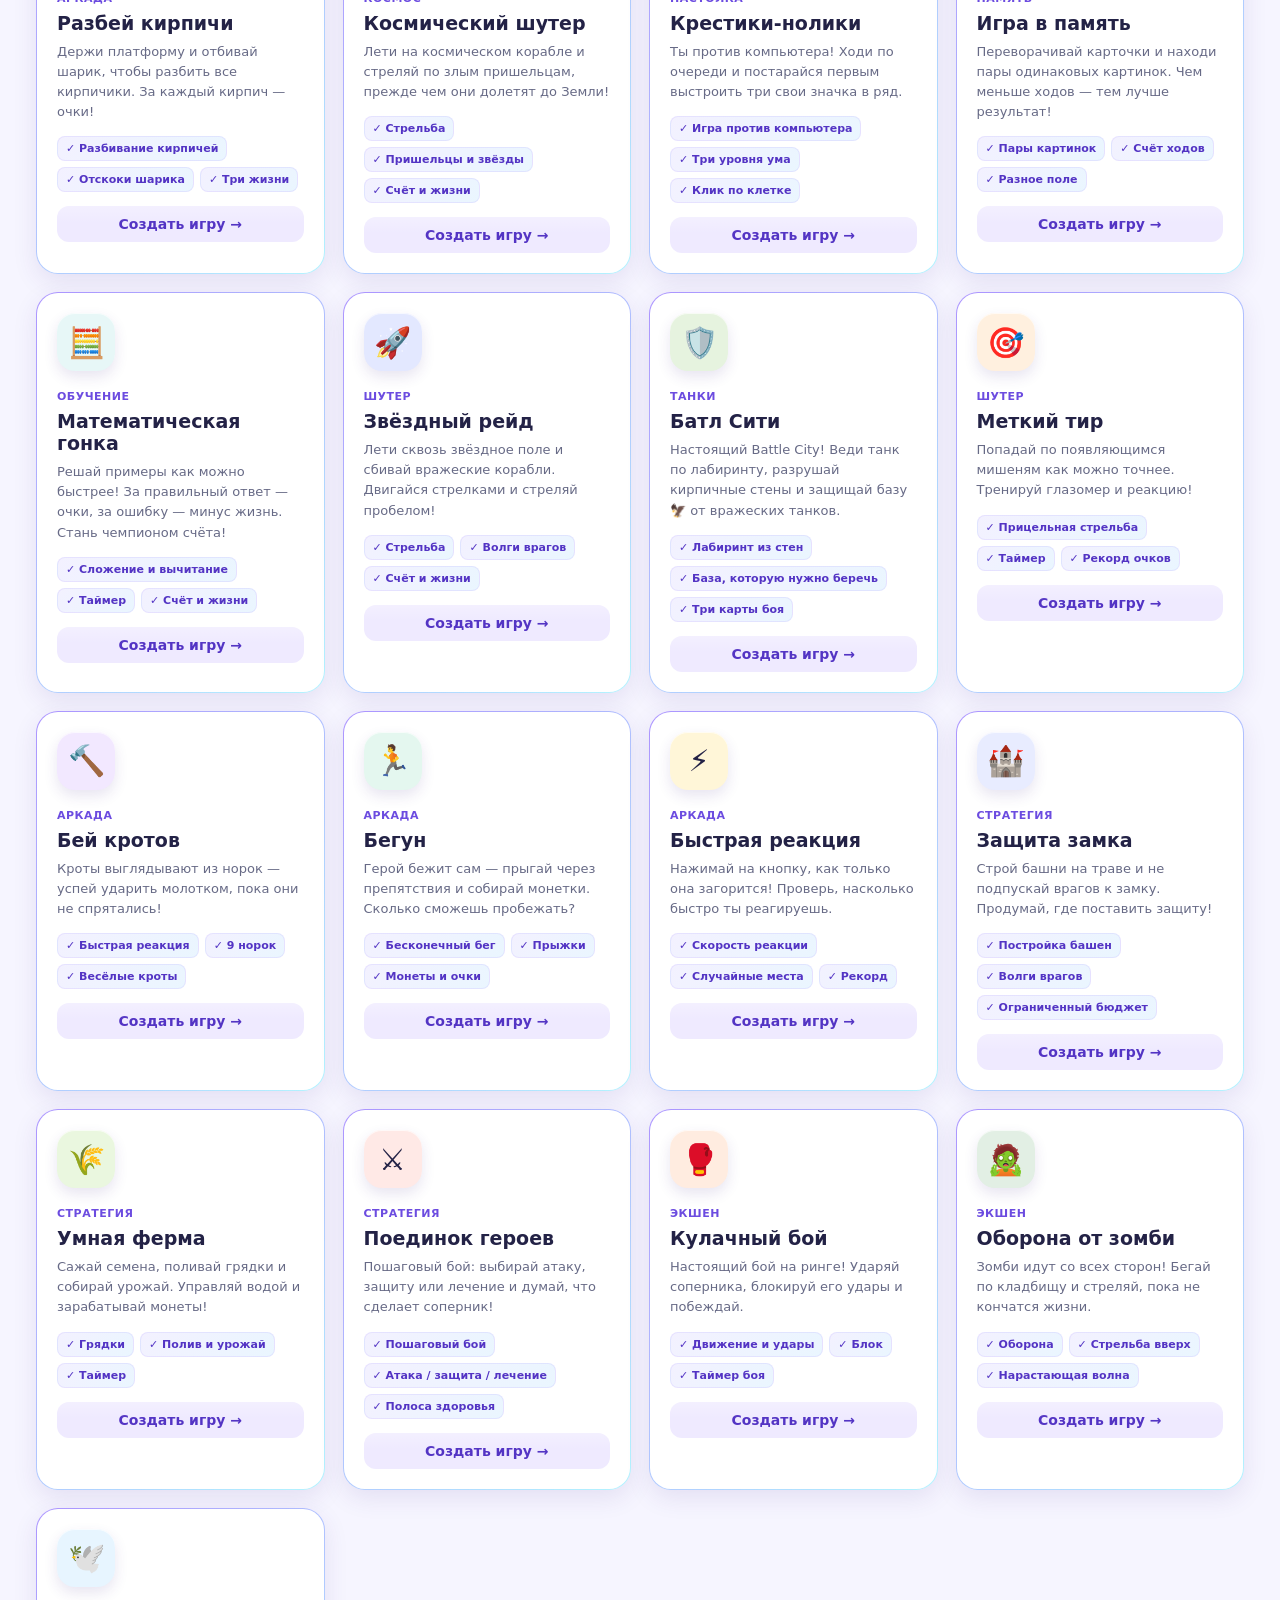
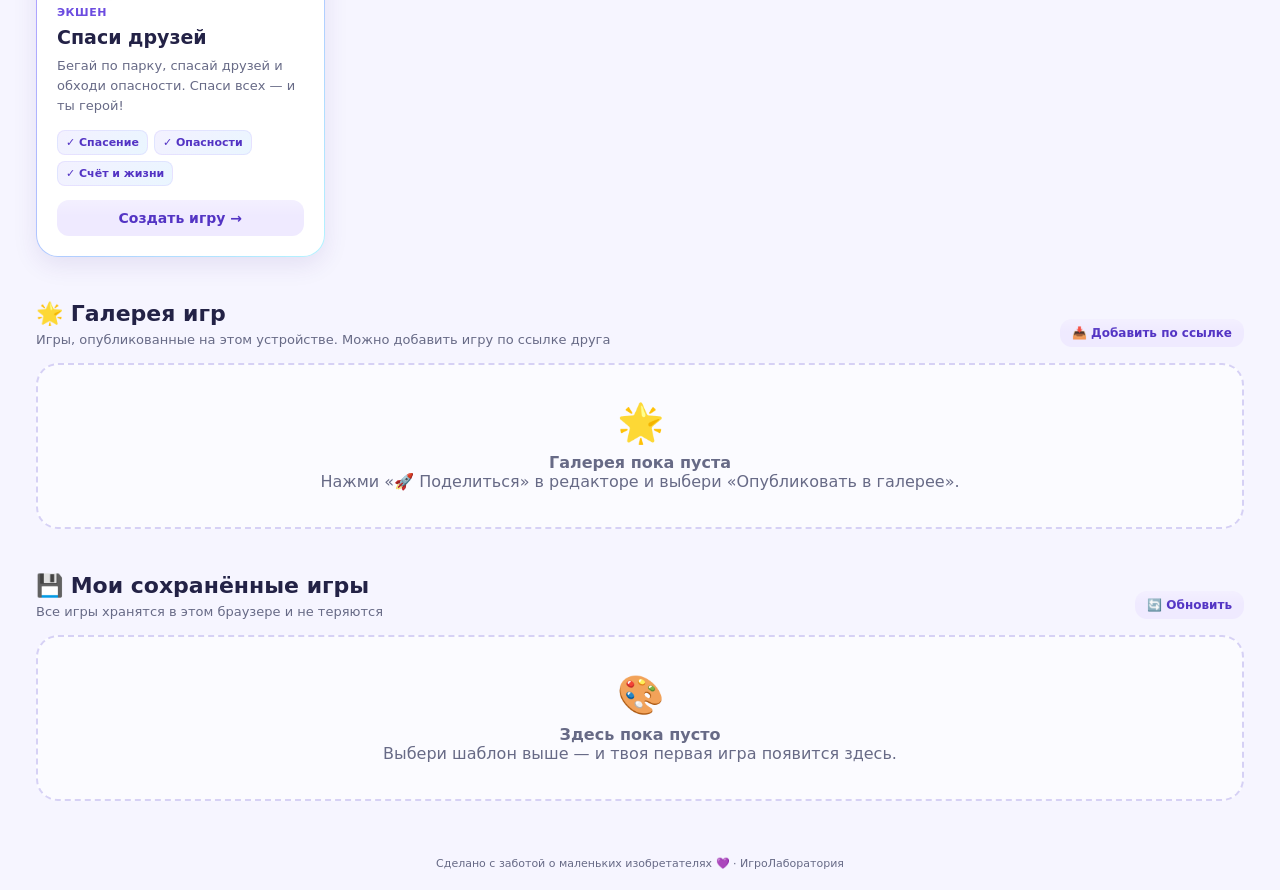
==== commit d15cf3df: "Бегущий человек: обби-платформер с огненными шарами и редактором как в Roblox Studio Добавлен 25-й ш" ====
--- a/index.html
+++ b/index.html
@@ -5,7 +5,7 @@
   <meta name="viewport" content="width=device-width, initial-scale=1.0">
   <meta name="theme-color" content="#6c4ce0">
   <title>ИгроЛаборатория — создай свою игру!</title>
-  <link rel="stylesheet" href="styles.css?v=28">
+  <link rel="stylesheet" href="styles.css?v=29">
 </head>
 <body>
   <div class="app-shell">
@@ -40,7 +40,7 @@
               <button class="btn btn-hero-ghost" id="btnHelpHero">📖 Как это работает?</button>
             </div>
             <div class="hero-stats">
-              <span>⭐ 24 шаблона</span><span>🎨 100% русский интерфейс</span><span>🎤 Голосовое управление</span><span>💾 Автосохранение</span>
+              <span>⭐ 25 шаблонов</span><span>🎨 100% русский интерфейс</span><span>🎤 Голосовое управление</span><span>💾 Автосохранение</span>
             </div>
           </div>
           <div class="hero-art" aria-hidden="true">
@@ -120,9 +120,14 @@
                   <button class="touch-btn touch-down" data-key="ArrowDown" aria-label="Вниз">▼</button>
                   <button class="touch-btn touch-right" data-key="ArrowRight" aria-label="Вправо">▶</button>
                 </div>
-                <button class="touch-btn touch-action" data-key="Space" aria-label="Прыжок и действие">
-                  <span class="touch-action-icon">⚡</span><span class="touch-action-label">Действие</span>
-                </button>
+                <div class="touch-actions">
+                  <button class="touch-btn touch-action" data-key="Space" aria-label="Прыжок и действие">
+                    <span class="touch-action-icon">⚡</span><span class="touch-action-label">Действие</span>
+                  </button>
+                  <button class="touch-btn touch-fire hidden" id="touchFire" data-key="KeyJ" aria-label="Огненный шар">
+                    <span class="touch-action-icon">🔥</span><span class="touch-action-label">Огонь</span>
+                  </button>
+                </div>
               </div>
             </div>
             <div class="hint-bar">
@@ -145,6 +150,6 @@
   <div id="toast" role="status" aria-live="polite"></div>
   <input type="file" id="importFile" accept=".json,application/json" hidden>
 
-  <script src="app.js?v=28"></script>
+  <script src="app.js?v=29"></script>
 </body>
 </html>
--- a/styles.css
+++ b/styles.css
@@ -1,619 +1,629 @@
-/* =========================================================
-   ИгроЛаборатория — дружелюбный интерфейс для детей 9–12 лет
-   ========================================================= */
-
-:root {
-  --violet: #6c4ce0;
-  --violet-dark: #5334c4;
-  --violet-light: #efeaff;
-  --blue: #2f80ed;
-  --orange: #ff9f43;
-  --yellow: #ffd166;
-  --green: #38c172;
-  --red: #ef5b6d;
-  --ink: #232246;
-  --ink-soft: #676a86;
-  --line: #e7e5f5;
-  --card: #ffffff;
-  --bg: #f6f5ff;
-  --shadow: 0 10px 30px rgba(64, 42, 140, .10);
-  --shadow-sm: 0 4px 14px rgba(64, 42, 140, .08);
-  --r-lg: 22px;
-  --r-md: 14px;
-  --r-sm: 10px;
-}
-
-* { box-sizing: border-box; }
-
-html, body { margin: 0; padding: 0; }
-
-body {
-  font-family: 'Trebuchet MS', 'Segoe UI', system-ui, -apple-system, sans-serif;
-  background: radial-gradient(1200px 600px at 10% -10%, #e7dcff 0%, transparent 55%),
-              radial-gradient(900px 500px at 100% 0%, #d9efff 0%, transparent 50%),
-              var(--bg);
-  color: var(--ink);
-  min-height: 100vh;
-  -webkit-font-smoothing: antialiased;
-}
-
-button, input, select { font: inherit; }
-button { cursor: pointer; }
-button:disabled { cursor: not-allowed; opacity: .5; }
-.hidden { display: none !important; }
-
-.app-shell { min-height: 100vh; display: flex; flex-direction: column; }
-
-/* ---------- Верхняя панель ---------- */
-.topbar {
-  position: sticky; top: 0; z-index: 30;
-  display: flex; align-items: center; justify-content: space-between; gap: 18px;
-  padding: 14px clamp(16px, 3vw, 40px);
-  background: rgba(255,255,255,.92);
-  backdrop-filter: blur(14px);
-  border-bottom: 1px solid var(--line);
-  flex-wrap: wrap;
-}
-.brand { display: flex; align-items: center; gap: 12px; }
-.brand-logo {
-  width: 48px; height: 48px; display: grid; place-items: center;
-  font-size: 26px; border-radius: 15px;
-  background: linear-gradient(145deg, var(--violet), #8d6bff);
-  box-shadow: 0 6px 16px rgba(108,76,224,.35);
-}
-.brand-text h1 { margin: 0; font-size: 20px; letter-spacing: -.3px; }
-.brand-text p { margin: 2px 0 0; font-size: 12px; color: var(--ink-soft); }
-.top-actions { display: flex; gap: 8px; flex-wrap: wrap; }
-
-/* ---------- Кнопки ---------- */
-.btn {
-  border: 0; border-radius: 12px; padding: 11px 16px;
-  font-weight: 700; font-size: 14px; line-height: 1;
-  transition: transform .12s ease, box-shadow .12s ease, background .12s ease;
-  white-space: nowrap;
-}
-.btn:hover { transform: translateY(-2px); }
-.btn:active { transform: translateY(0); }
-.btn-ghost { background: var(--violet-light); color: var(--violet-dark); }
-.btn-ghost:hover { background: #e2d9ff; }
-.btn-primary { background: var(--violet); color: #fff; box-shadow: 0 6px 14px rgba(108,76,224,.28); }
-.btn-primary:hover { background: var(--violet-dark); }
-.btn-accent { background: var(--orange); color: #fff; box-shadow: 0 6px 14px rgba(255,159,67,.3); }
-.btn-accent:hover { background: #ef8b2c; }
-.btn-small { padding: 8px 12px; font-size: 12px; }
-.btn-hero { padding: 16px 26px; font-size: 17px; background: var(--violet); color: #fff; box-shadow: 0 10px 24px rgba(108,76,224,.35); }
-.btn-hero-ghost { padding: 16px 22px; font-size: 15px; background: #fff; color: var(--violet-dark); box-shadow: var(--shadow-sm); }
-.btn-card { width: 100%; margin-top: 14px; background: var(--violet-light); color: var(--violet-dark); }
-.tpl-card:hover .btn-card { background: var(--violet); color: #fff; }
-
-/* ---------- Экраны ---------- */
-.main { flex: 1; width: 100%; max-width: 1600px; margin: 0 auto; padding: clamp(18px, 3vw, 36px); }
-.screen { display: none; animation: fade .25s ease; }
-.screen.is-active { display: block; }
-@keyframes fade { from { opacity: 0; transform: translateY(6px); } to { opacity: 1; transform: none; } }
-
-/* ---------- Главный баннер ---------- */
-.hero {
-  position: relative; overflow: hidden;
-  display: grid; grid-template-columns: 1.25fr .75fr; align-items: center; gap: 20px;
-  border-radius: 30px; padding: 42px clamp(24px, 4vw, 56px);
-  background: linear-gradient(120deg, #6c4ce0 0%, #7b5cf0 45%, #4f8ff0 100%);
-  color: #fff; box-shadow: 0 20px 50px rgba(80, 50, 180, .25);
-}
-.hero::after {
-  content: ''; position: absolute; inset: auto -80px -140px auto;
-  width: 380px; height: 380px; border-radius: 50%;
-  background: rgba(255,255,255,.08);
-}
-.badge {
-  display: inline-block; padding: 7px 12px; border-radius: 999px;
-  background: rgba(255,255,255,.18); font-size: 12px; font-weight: 700;
-}
-.hero-badge { margin-bottom: 16px; }
-.hero h2 { margin: 0; font-size: clamp(28px, 4vw, 46px); line-height: 1.1; letter-spacing: -1px; }
-.hero h2 span { color: var(--yellow); }
-.hero p { max-width: 620px; margin: 16px 0 22px; font-size: 16px; line-height: 1.6; color: rgba(255,255,255,.9); }
-.hero-buttons { display: flex; gap: 12px; flex-wrap: wrap; }
-.hero-stats { display: flex; gap: 18px; flex-wrap: wrap; margin-top: 22px; font-size: 12px; color: rgba(255,255,255,.85); }
-.hero-art { position: relative; height: 250px; display: grid; place-items: center; }
-.art-window {
-  width: min(320px, 90%); border-radius: 18px; overflow: hidden;
-  background: #191b3b; box-shadow: 0 25px 50px rgba(0,0,0,.3); transform: rotate(-3deg);
-  border: 6px solid rgba(255,255,255,.25);
-}
-.art-window-bar { display: flex; gap: 6px; padding: 8px 10px; background: rgba(255,255,255,.08); }
-.art-window-bar i { width: 9px; height: 9px; border-radius: 50%; background: #ff6b81; }
-.art-window-bar i:nth-child(2) { background: #ffd166; }
-.art-window-bar i:nth-child(3) { background: #38c172; }
-.art-screen {
-  height: 150px; display: flex; align-items: center; justify-content: center; gap: 26px;
-  font-size: 54px; background: linear-gradient(180deg, #2c2f66, #1b1d42);
-}
-.art-screen span { font-size: 34px; }
-.art-cloud, .art-star { position: absolute; }
-.art-cloud-1 { top: 6px; left: 4%; font-size: 34px; opacity: .85; }
-.art-cloud-2 { bottom: 10px; right: 2%; font-size: 26px; opacity: .7; }
-.art-star-1 { top: 22px; right: 8%; font-size: 30px; }
-.art-star-2 { bottom: 34px; left: 6%; font-size: 24px; }
-
-/* ---------- Карточки ---------- */
-.section-head { display: flex; align-items: end; justify-content: space-between; gap: 16px; margin: 38px 0 16px; }
-.section-head h3 { margin: 0; font-size: 22px; }
-.section-head p { margin: 6px 0 0; color: var(--ink-soft); font-size: 13px; }
-.saved-head { margin-top: 44px; }
-.cards { display: grid; grid-template-columns: repeat(auto-fill, minmax(250px, 1fr)); gap: 18px; }
-.card {
-  background: var(--card); border: 1px solid var(--line); border-radius: var(--r-lg);
-  padding: 20px; box-shadow: var(--shadow-sm); display: flex; flex-direction: column;
-  transition: transform .18s ease, box-shadow .18s ease;
-}
-.card:hover { transform: translateY(-5px); box-shadow: var(--shadow); }
-.card-emoji {
-  width: 58px; height: 58px; border-radius: 18px; display: grid; place-items: center;
-  font-size: 30px; background: var(--tpl, var(--violet-light)); margin-bottom: 14px;
-}
-.card-tag { font-size: 11px; font-weight: 800; color: var(--violet); text-transform: uppercase; letter-spacing: .5px; }
-.card h4 { margin: 6px 0 8px; font-size: 19px; }
-.card p { margin: 0; color: var(--ink-soft); font-size: 13px; line-height: 1.55; flex: 1; }
-.feature-list { list-style: none; margin: 14px 0 0; padding: 0; display: flex; flex-wrap: wrap; gap: 6px; }
-.feature-list li {
-  font-size: 11px; padding: 5px 8px; border-radius: 8px;
-  background: #f3f1ff; color: var(--violet-dark); font-weight: 700;
-}
-.saved-card { border-left: 5px solid var(--violet); }
-.saved-card .saved-date { font-size: 11px; color: var(--ink-soft); margin-top: 8px; }
-.saved-actions { display: flex; gap: 8px; margin-top: 14px; }
-.saved-actions .btn { flex: 1; }
-.empty-state {
-  grid-column: 1/-1; text-align: center; padding: 36px 20px; border-radius: var(--r-lg);
-  border: 2px dashed #d6d1f5; background: rgba(255,255,255,.6); color: var(--ink-soft);
-}
-.empty-state .empty-emoji { font-size: 38px; display: block; margin-bottom: 8px; }
-
-/* ---------- Редактор ---------- */
-.editor-topbar {
-  display: flex; align-items: center; gap: 14px; flex-wrap: wrap;
-  background: #fff; border: 1px solid var(--line); border-radius: 18px;
-  padding: 12px 16px; margin-bottom: 16px; box-shadow: var(--shadow-sm);
-}
-.project-title { display: flex; align-items: center; gap: 10px; flex: 1; min-width: 220px; }
-.badge.small { background: var(--violet-light); color: var(--violet-dark); white-space: nowrap; }
-#projectName {
-  border: 2px solid transparent; background: #f7f6ff; border-radius: 10px;
-  padding: 9px 12px; font-weight: 800; font-size: 16px; color: var(--ink);
-  width: min(320px, 100%); outline: none;
-}
-#projectName:focus { border-color: var(--violet); background: #fff; }
-.editor-top-actions { display: flex; align-items: center; gap: 12px; }
-.save-status { font-size: 12px; color: var(--green); font-weight: 700; white-space: nowrap; }
-.save-status.dirty { color: var(--orange); }
-
-.editor-grid { display: grid; grid-template-columns: 300px minmax(0, 1fr) 262px; gap: 16px; align-items: start; }
-.panel {
-  background: #fff; border: 1px solid var(--line); border-radius: var(--r-lg);
-  box-shadow: var(--shadow-sm); padding: 18px; max-height: calc(100vh - 170px); overflow-y: auto;
-}
-.panel::-webkit-scrollbar { width: 8px; }
-.panel::-webkit-scrollbar-thumb { background: #ded9f5; border-radius: 8px; }
-.editor-grid.playing .tools-panel, .editor-grid.playing .props-panel { opacity: .45; pointer-events: none; filter: grayscale(.3); }
-
-.tool-section { margin-bottom: 22px; }
-.tool-section:last-child { margin-bottom: 0; }
-.tool-title { display: flex; align-items: center; gap: 8px; font-size: 14px; font-weight: 800; margin: 0 0 12px; }
-.tool-title::after { content: ''; flex: 1; height: 1px; background: var(--line); }
-.field-label { display: block; font-size: 12px; font-weight: 700; color: var(--ink-soft); margin-bottom: 6px; }
-.field {
-  width: 100%; padding: 10px 11px; border: 2px solid var(--line); border-radius: 10px;
-  outline: none; background: #fbfaff; color: var(--ink); font-size: 13px;
-}
-.field:focus { border-color: var(--violet); background: #fff; }
-textarea.field { resize: vertical; min-height: 62px; }
-.field-row { display: flex; gap: 8px; align-items: center; }
-.field-row .field { flex: 1; }
-input[type="color"] { width: 44px; height: 40px; padding: 2px; border: 2px solid var(--line); border-radius: 10px; background: #fff; cursor: pointer; }
-.swatches { display: flex; gap: 7px; margin-top: 9px; flex-wrap: wrap; }
-.swatch { width: 26px; height: 26px; border-radius: 8px; border: 2px solid #fff; box-shadow: 0 0 0 1px var(--line); padding: 0; }
-.swatch:hover { transform: scale(1.12); }
-.swatch.active { box-shadow: 0 0 0 3px var(--violet); transform: scale(1.08); }
-
-.segmented { display: flex; background: #f2f0ff; padding: 4px; border-radius: 12px; gap: 3px; }
-.segmented button { flex: 1; border: 0; background: transparent; border-radius: 9px; padding: 8px 4px; font-size: 12px; font-weight: 800; color: var(--ink-soft); }
-.segmented button.active { background: #fff; color: var(--violet-dark); box-shadow: var(--shadow-sm); }
-
-.range-row { display: flex; align-items: center; gap: 10px; }
-.range-row input[type="range"] { flex: 1; accent-color: var(--violet); }
-.range-value { min-width: 42px; text-align: center; font-size: 12px; font-weight: 800; color: var(--violet-dark); background: var(--violet-light); padding: 5px 7px; border-radius: 8px; }
-
-.emoji-grid { display: grid; grid-template-columns: repeat(5, 1fr); gap: 6px; }
-.emoji-btn { border: 2px solid var(--line); background: #fbfaff; border-radius: 10px; font-size: 21px; padding: 7px 2px; }
-.emoji-btn:hover { border-color: var(--violet); }
-.emoji-btn.active { border-color: var(--violet); background: var(--violet-light); transform: scale(1.06); }
-
-.tool-palette { display: grid; grid-template-columns: repeat(3, 1fr); gap: 7px; }
-.tool-btn {
-  border: 2px solid var(--line); background: #fbfaff; border-radius: 11px;
-  padding: 9px 3px; font-size: 11px; font-weight: 800; color: var(--ink); text-align: center;
-}
-.tool-btn span { display: block; font-size: 20px; margin-bottom: 3px; }
-.tool-btn:hover { border-color: var(--violet); }
-.tool-btn.active { border-color: var(--violet); background: var(--violet-light); color: var(--violet-dark); }
-.tool-btn.custom { border-color: #ffcf7a; background: #fff8e8; }
-.tool-btn.custom.active { border-color: var(--violet); background: var(--violet-light); }
-
-/* Свои предметы */
-.effect-grid { display: grid; grid-template-columns: repeat(2, 1fr); gap: 6px; }
-.effect-btn {
-  border: 2px solid var(--line); background: #fbfaff; border-radius: 9px; padding: 7px 4px;
-  font-size: 10px; font-weight: 800; color: var(--ink); text-align: center; line-height: 1.2;
-}
-.effect-btn:hover { border-color: var(--violet); }
-.effect-btn.active { border-color: var(--violet); background: var(--violet-light); color: var(--violet-dark); }
-.custom-list { margin-top: 10px; display: flex; flex-direction: column; gap: 6px; }
-.custom-item {
-  display: flex; align-items: center; gap: 8px; padding: 6px 8px;
-  border: 2px solid #ffcf7a; border-radius: 10px; background: #fffdf5;
-}
-.custom-item-em { font-size: 22px; flex: none; }
-.custom-item-name { flex: 1; min-width: 0; font-size: 12px; font-weight: 800; color: var(--ink); }
-.custom-item-name small { display: block; font-size: 10px; font-weight: 600; color: var(--ink-soft); margin-top: 2px; }
-.hint-mini { font-size: 11px; color: var(--ink-soft); line-height: 1.5; margin: 10px 0 0; }
-.link-btn { border: 0; background: none; color: var(--violet); font-size: 12px; font-weight: 800; padding: 6px 0; text-decoration: underline; }
-
-/* Вопросы викторины */
-.question-card {
-  border: 2px solid var(--line); border-radius: 14px; padding: 12px; margin-bottom: 12px; background: #fbfaff;
-}
-.question-head { display: flex; align-items: center; justify-content: space-between; margin-bottom: 8px; }
-.question-num { font-size: 12px; font-weight: 800; color: var(--violet); }
-.btn-remove { border: 0; background: #ffe8ec; color: var(--red); border-radius: 8px; padding: 5px 9px; font-size: 11px; font-weight: 800; }
-.answer-row { display: flex; align-items: center; gap: 6px; margin-top: 6px; }
-.answer-row input[type="radio"] { accent-color: var(--violet); width: 16px; height: 16px; flex: none; }
-.answer-row .field { padding: 7px 8px; font-size: 12px; }
-.answer-row.correct .field { border-color: var(--green); background: #eefbf3; }
-.switch-row { display: flex; align-items: center; gap: 8px; margin-top: 14px; font-size: 12px; font-weight: 700; color: var(--ink-soft); cursor: pointer; }
-.switch-row input { width: 17px; height: 17px; accent-color: var(--violet); }
-
-/* ---------- Рабочая область ---------- */
-.workspace { min-width: 0; }
-.canvas-head {
-  display: flex; align-items: center; justify-content: space-between; gap: 12px; flex-wrap: wrap;
-  background: #fff; border: 1px solid var(--line); border-radius: 16px 16px 0 0;
-  padding: 12px 16px; border-bottom: 0;
-}
-.canvas-head strong { display: block; font-size: 14px; }
-.canvas-head span { display: block; font-size: 11px; color: var(--ink-soft); margin-top: 3px; }
-.canvas-chips { display: flex; gap: 7px; flex-wrap: wrap; }
-.chip { background: var(--violet-light); color: var(--violet-dark); border-radius: 999px; padding: 6px 10px; font-size: 11px; font-weight: 800; }
-.canvas-wrap {
-  position: relative; width: 100%; aspect-ratio: 800 / 448;
-  background: #20234a; border: 1px solid var(--line); border-radius: 0 0 16px 16px;
-  overflow: hidden; box-shadow: var(--shadow);
-}
-#gameCanvas { display: block; width: 100%; height: 100%; touch-action: none; cursor: crosshair; }
-.editor-grid.playing #gameCanvas { cursor: default; }
-.play-hud {
-  position: absolute; top: 10px; left: 10px; right: 10px;
-  display: flex; justify-content: space-between; gap: 10px; pointer-events: none;
-}
-.hud-pill {
-  background: rgba(15,14,42,.72); color: #fff; border-radius: 999px;
-  padding: 7px 13px; font-size: 13px; font-weight: 800; backdrop-filter: blur(4px);
-}
-.interactive-layer { position: absolute; inset: 0; pointer-events: none; display: flex; align-items: center; justify-content: center; }
-.interactive-layer.active { pointer-events: auto; }
-
-.result-overlay {
-  position: absolute; inset: 0; z-index: 5; display: grid; place-items: center;
-  background: rgba(18,16,45,.72); backdrop-filter: blur(3px); padding: 20px;
-}
-.result-card {
-  background: #fff; border-radius: 22px; padding: 26px 30px; text-align: center;
-  max-width: 420px; box-shadow: 0 20px 50px rgba(0,0,0,.25);
-}
-.result-emoji { font-size: 52px; }
-.result-card h3 { margin: 8px 0 6px; font-size: 26px; }
-.result-card p { margin: 0 0 18px; color: var(--ink-soft); font-size: 14px; line-height: 1.5; }
-.result-actions { display: flex; gap: 10px; justify-content: center; flex-wrap: wrap; }
-
-/* Викторина в игре */
-.quiz-card {
-  width: min(92%, 620px); background: #fff; border-radius: 20px; padding: 20px 22px;
-  box-shadow: 0 20px 50px rgba(0,0,0,.25); text-align: center;
-}
-.quiz-top { display: flex; justify-content: space-between; font-size: 12px; font-weight: 800; color: var(--violet); margin-bottom: 12px; }
-.quiz-question { font-size: clamp(16px, 2.2vw, 22px); font-weight: 800; line-height: 1.3; margin-bottom: 16px; }
-.quiz-answers { display: grid; grid-template-columns: 1fr 1fr; gap: 10px; }
-.quiz-answer {
-  border: 2px solid var(--line); background: #faf9ff; border-radius: 12px;
-  padding: 13px 12px; font-size: 14px; font-weight: 700; color: var(--ink); text-align: left;
-  display: flex; gap: 8px; align-items: center;
-}
-.quiz-answer:hover:not(:disabled) { border-color: var(--violet); background: var(--violet-light); }
-.quiz-answer .letter {
-  width: 26px; height: 26px; border-radius: 8px; background: var(--violet-light);
-  color: var(--violet-dark); display: grid; place-items: center; flex: none; font-size: 12px;
-}
-.quiz-answer.right { border-color: var(--green); background: #e9fbf1; }
-.quiz-answer.wrong { border-color: var(--red); background: #ffedf0; }
-.quiz-feedback { margin-top: 12px; font-size: 13px; font-weight: 800; min-height: 18px; }
-
-.hint-bar {
-  margin-top: 12px; background: #fff; border: 1px solid var(--line); border-radius: 12px;
-  padding: 9px 12px; font-size: 12px; color: var(--ink-soft); line-height: 1.5;
-  display: flex; align-items: center; justify-content: space-between; gap: 12px;
-}
-.hint-bar .btn { flex: none; }
-
-/* ---------- Кнопки управления на сенсорном экране ---------- */
-.touch-controls {
-  display: flex; align-items: center; justify-content: space-between; gap: 14px;
-  margin-top: 12px; padding: 12px 14px; user-select: none; -webkit-user-select: none;
-  background: #fff; border: 1px solid var(--line); border-radius: 16px;
-}
-.touch-pad { display: grid; grid-template-columns: repeat(3, 52px); grid-template-rows: repeat(2, 52px); gap: 6px; }
-.touch-up { grid-column: 2; grid-row: 1; }
-.touch-left { grid-column: 1; grid-row: 2; }
-.touch-down { grid-column: 2; grid-row: 2; }
-.touch-right { grid-column: 3; grid-row: 2; }
-.touch-btn {
-  touch-action: none; -webkit-tap-highlight-color: transparent;
-  border: 1px solid var(--line); border-bottom-width: 3px; border-radius: 14px;
-  background: linear-gradient(180deg, #f4f1ff, #e6e0ff);
-  color: var(--violet-dark); font-size: 21px; font-weight: 900; cursor: pointer;
-  display: flex; align-items: center; justify-content: center; transition: transform .08s, filter .08s;
-}
-.touch-btn.hold { transform: translateY(2px); border-bottom-width: 1px; filter: brightness(1.07); }
-.touch-action {
-  width: 88px; height: 88px; border-radius: 50%; flex-direction: column; gap: 1px;
-  background: linear-gradient(180deg, #ffd166, #ff9f43); color: #4a2b00; border-color: #d97b1f;
-}
-.touch-action-icon { font-size: 30px; line-height: 1; }
-.touch-action-label { font-size: 10px; font-weight: 900; }
-
-/* ---------- Полный экран ---------- */
-.game-stage { position: relative; width: 100%; }
-.fs-exit {
-  display: none; position: absolute; top: 10px; right: 10px; z-index: 60;
-  width: 42px; height: 42px; border-radius: 50%; border: 1px solid rgba(255,255,255,.35);
-  background: rgba(15,14,42,.72); color: #fff; font-size: 20px; font-weight: 900;
-  align-items: center; justify-content: center; cursor: pointer; backdrop-filter: blur(4px);
-}
-#gameStage:fullscreen,
-#gameStage.fake-fullscreen {
-  width: 100vw; height: 100vh; height: 100dvh; padding: 0;
-  background: #000; box-sizing: border-box; overflow: hidden;
-}
-#gameStage.fake-fullscreen { position: fixed; inset: 0; z-index: 1000; }
-#gameStage:fullscreen .fs-exit,
-#gameStage.fake-fullscreen .fs-exit { display: flex; }
-/* Само игровое поле растягивается на весь экран */
-#gameStage:fullscreen .canvas-wrap,
-#gameStage.fake-fullscreen .canvas-wrap {
-  position: absolute; inset: 0; width: 100%; height: 100%;
-  max-width: none; max-height: none; aspect-ratio: auto; margin: 0;
-  border: 0; border-radius: 0; background: #000;
-}
-#gameStage:fullscreen #gameCanvas,
-#gameStage.fake-fullscreen #gameCanvas { width: 100%; height: 100%; }
-/* Кнопки управления лежат поверх поля, а не под ним */
-#gameStage:fullscreen .touch-controls,
-#gameStage.fake-fullscreen .touch-controls {
-  position: absolute; left: 10px; right: 10px; bottom: 10px; width: auto;
-  margin: 0; z-index: 50; background: rgba(255,255,255,.86);
-  backdrop-filter: blur(6px); border-radius: 16px;
-}
-@media (max-width: 560px) {
-  .touch-controls { padding: 10px 8px; gap: 8px; }
-  .touch-pad { grid-template-columns: repeat(3, 46px); grid-template-rows: repeat(2, 46px); gap: 5px; }
-  .touch-action { width: 78px; height: 78px; }
-}
-.chip.listening { background: #e5f8e9; color: #217a4b; }
-.published-card { border-left: 5px solid var(--orange); }
-
-/* ---------- Правая панель ---------- */
-.prop-card { background: #f8f7ff; border: 1px solid var(--line); border-radius: 14px; padding: 13px; margin-bottom: 12px; }
-.prop-card h4 { margin: 0 0 8px; font-size: 13px; }
-.prop-card p { margin: 0; font-size: 12px; color: var(--ink-soft); line-height: 1.55; }
-.prop-emoji { font-size: 32px; display: block; margin-bottom: 6px; }
-.tip-list { list-style: none; padding: 0; margin: 0; }
-.tip-list li { position: relative; padding-left: 18px; margin-bottom: 9px; font-size: 12px; color: var(--ink-soft); line-height: 1.5; }
-.tip-list li::before { content: '✦'; position: absolute; left: 0; color: var(--orange); }
-.stat-row { display: flex; justify-content: space-between; font-size: 12px; padding: 5px 0; border-bottom: 1px dashed var(--line); }
-.stat-row:last-child { border-bottom: 0; }
-.stat-row b { color: var(--violet-dark); }
-
-/* ---------- Модals / тосты ---------- */
-.modal-root {
-  position: fixed; inset: 0; z-index: 60; display: none; place-items: center;
-  background: rgba(25,20,55,.55); backdrop-filter: blur(4px); padding: 20px;
-}
-.modal-root.is-open { display: grid; }
-.modal {
-  width: min(620px, 100%); max-height: 86vh; overflow-y: auto;
-  background: #fff; border-radius: 24px; padding: 26px; box-shadow: 0 25px 70px rgba(0,0,0,.3);
-}
-.modal h3 { margin: 0 0 6px; font-size: 23px; }
-.modal .modal-sub { margin: 0 0 18px; color: var(--ink-soft); font-size: 13px; }
-.modal-steps { list-style: none; padding: 0; margin: 0 0 20px; counter-reset: step; }
-.modal-steps li {
-  counter-increment: step; position: relative; padding: 12px 12px 12px 48px;
-  border-radius: 12px; margin-bottom: 8px; background: #f8f7ff; font-size: 13px; line-height: 1.5;
-}
-.modal-steps li::before {
-  content: counter(step); position: absolute; left: 12px; top: 12px;
-  width: 26px; height: 26px; border-radius: 9px; background: var(--violet); color: #fff;
-  display: grid; place-items: center; font-weight: 800; font-size: 12px;
-}
-.modal-code {
-  width: 100%; padding: 12px; border: 2px solid var(--line); border-radius: 10px;
-  font-size: 11px; word-break: break-all; background: #faf9ff; margin-bottom: 14px;
-}
-.modal-actions { display: flex; gap: 10px; justify-content: flex-end; flex-wrap: wrap; }
-#toast {
-  position: fixed; left: 50%; bottom: 26px; transform: translate(-50%, 20px);
-  background: var(--ink); color: #fff; border-radius: 12px; padding: 12px 20px;
-  font-size: 13px; font-weight: 700; opacity: 0; pointer-events: none; z-index: 80;
-  transition: opacity .2s ease, transform .2s ease; box-shadow: 0 10px 30px rgba(0,0,0,.2);
-}
-#toast.show { opacity: 1; transform: translate(-50%, 0); }
-#toast.ok { background: #217a4b; }
-#toast.warn { background: #c35a12; }
-
-.footer { text-align: center; padding: 20px; font-size: 11px; color: var(--ink-soft); }
-
-/* ---------- Адаптив ---------- */
-@media (max-width: 1250px) {
-  .editor-grid { grid-template-columns: 270px minmax(0, 1fr); }
-  .props-panel { grid-column: 1 / -1; max-height: none; }
-}
-@media (max-width: 900px) {
-  .hero { grid-template-columns: 1fr; padding: 30px 24px; }
-  .hero-art { height: 180px; }
-  .editor-grid { grid-template-columns: 1fr; }
-  .panel { max-height: none; }
-  .top-actions { width: 100%; }
-  .top-actions .btn { flex: 1; }
-  /* В игре на телефоне скрываем редактор, чтобы поле и кнопки были видны вместе */
-  .editor-grid.playing > .tools-panel,
-  .editor-grid.playing > .props-panel,
-  .editor-grid.playing .hint-bar { display: none; }
-  .touch-controls { position: sticky; bottom: 8px; z-index: 20; }
-  /* Во время игры убираем лишние панели, чтобы поле помещалось на экране */
-  body.playing-mode .top-actions,
-  body.playing-mode .editor-topbar .save-status,
-  body.playing-mode .editor-topbar .badge,
-  body.playing-mode .canvas-chips { display: none; }
-  body.playing-mode .topbar { padding: 8px 14px; }
-  body.playing-mode .brand-logo { width: 38px; height: 38px; font-size: 20px; }
-  body.playing-mode .editor-topbar { padding: 8px 12px; gap: 8px; flex-wrap: nowrap; }
-  body.playing-mode .editor-topbar .project-title { display: none; }
-  body.playing-mode .canvas-head { padding: 8px 12px; }
-}
-@media (max-width: 560px) {
-  .brand-text p { display: none; }
-  .hero h2 { font-size: 28px; }
-  .quiz-answers { grid-template-columns: 1fr; }
-}
-
-/* =========================================================
-   Визуальный апгрейд: яркие игры и объёмный интерфейс
-   ========================================================= */
-@keyframes softPulse {
-  0%, 100% { box-shadow: 0 6px 18px rgba(108,76,224,.28); }
-  50% { box-shadow: 0 8px 26px rgba(108,76,224,.42); }
-}
-@keyframes chipGlow {
-  0%, 100% { transform: translateY(0); }
-  50% { transform: translateY(-2px); }
-}
-
-.topbar {
-  background: linear-gradient(180deg, rgba(255,255,255,.97), rgba(246,243,255,.94));
-  box-shadow: 0 8px 28px rgba(64,42,140,.10);
-}
-.brand-logo {
-  background: linear-gradient(145deg, #8d6bff, #6c4ce0 55%, #4f8ff0);
-  box-shadow: 0 7px 20px rgba(108,76,224,.42), inset 0 1px 0 rgba(255,255,255,.5);
-}
-.btn { position: relative; overflow: hidden; }
-.btn::after {
-  content: ''; position: absolute; inset: 0 0 auto; height: 45%;
-  background: linear-gradient(180deg, rgba(255,255,255,.28), transparent);
-  pointer-events: none;
-}
-.btn:hover { box-shadow: 0 10px 22px rgba(64,42,140,.20); }
-.btn-primary, .btn-hero {
-  background: linear-gradient(145deg, #8d6bff 0%, #6c4ce0 55%, #5a3ed0 100%);
-  box-shadow: 0 8px 20px rgba(108,76,224,.38), inset 0 1px 0 rgba(255,255,255,.35);
-  animation: softPulse 3.6s ease-in-out infinite;
-}
-.btn-primary:hover, .btn-hero:hover {
-  background: linear-gradient(145deg, #9a7bff, #7455e8 55%, #6043d8);
-}
-.btn-accent {
-  background: linear-gradient(145deg, #ffc466, #ff9f43 60%, #f4882b);
-  box-shadow: 0 8px 20px rgba(255,159,67,.38), inset 0 1px 0 rgba(255,255,255,.45);
-}
-
-.card {
-  background:
-    linear-gradient(#fff, #fff) padding-box,
-    linear-gradient(135deg, rgba(141,107,255,.7), rgba(124,243,255,.55)) border-box;
-  border: 1px solid transparent;
-  box-shadow: 0 8px 24px rgba(64,42,140,.10);
-}
-.card:hover {
-  box-shadow: 0 18px 40px rgba(64,42,140,.18), 0 0 0 3px rgba(141,107,255,.10);
-}
-.card-emoji {
-  box-shadow: inset 0 1px 0 rgba(255,255,255,.7), 0 6px 14px rgba(64,42,140,.12);
-  transition: transform .2s ease;
-}
-.card:hover .card-emoji { transform: rotate(-7deg) scale(1.08); }
-.feature-list li {
-  background: linear-gradient(135deg, #f3f1ff, #eaf6ff);
-  border: 1px solid rgba(141,107,255,.12);
-}
-
-.panel {
-  background: linear-gradient(180deg, #fff, #fcfbff);
-  box-shadow: 0 10px 28px rgba(64,42,140,.09);
-}
-.prop-card {
-  background: linear-gradient(135deg, #f8f7ff, #f2f8ff);
-  border-color: rgba(141,107,255,.16);
-}
-.segmented { background: #eeebff; box-shadow: inset 0 1px 3px rgba(64,42,140,.10); }
-.segmented button.active {
-  background: linear-gradient(145deg, #fff, #f0ebff);
-  color: var(--violet-dark);
-  box-shadow: 0 3px 10px rgba(64,42,140,.16);
-}
-
-.canvas-head {
-  background: linear-gradient(180deg, #fff, #f8f6ff);
-}
-.canvas-wrap {
-  border-color: rgba(141,107,255,.35);
-  box-shadow: 0 18px 44px rgba(29,20,80,.24), 0 0 0 1px rgba(255,255,255,.5) inset;
-}
-#gameCanvas {
-  filter: saturate(1.06) contrast(1.02);
-}
-.chip {
-  background: linear-gradient(135deg, #e9e2ff, #dff0ff);
-  box-shadow: 0 3px 10px rgba(64,42,140,.12);
-}
-.play-hud { gap: 8px; }
-.hud-pill {
-  background: linear-gradient(180deg, rgba(38,32,86,.90), rgba(15,14,42,.80));
-  border: 1px solid rgba(255,255,255,.22);
-  box-shadow: 0 6px 16px rgba(0,0,0,.22), inset 0 1px 0 rgba(255,255,255,.16);
-  text-shadow: 0 1px 2px rgba(0,0,0,.35);
-}
-
-.result-card, .quiz-card {
-  background: linear-gradient(160deg, #fff, #f7f4ff);
-  border: 1px solid rgba(141,107,255,.20);
-  box-shadow: 0 24px 60px rgba(12,8,40,.35), inset 0 1px 0 #fff;
-}
-.result-emoji { animation: chipGlow 1.6s ease-in-out infinite; display: inline-block; }
-
-.touch-controls {
-  background: linear-gradient(180deg, #fff, #f5f2ff);
-  box-shadow: 0 10px 26px rgba(64,42,140,.18);
-}
-.touch-btn {
-  background: linear-gradient(180deg, #fbfaff, #ded7ff);
-  box-shadow: 0 5px 12px rgba(64,42,140,.18), inset 0 1px 0 #fff;
-}
-.touch-btn.hold { box-shadow: 0 2px 6px rgba(64,42,140,.20) inset; }
-.touch-action {
-  background: linear-gradient(145deg, #ffd77a, #ff9f43 60%, #f48124);
-  box-shadow: 0 7px 18px rgba(255,140,40,.45), inset 0 1px 0 rgba(255,255,255,.6);
-}
-
-@media (prefers-reduced-motion: reduce) {
-  .btn-primary, .btn-hero, .result-emoji { animation: none; }
-  .card, .card-emoji, .btn { transition: none; }
-}
+/* =========================================================
+   ИгроЛаборатория — дружелюбный интерфейс для детей 9–12 лет
+   ========================================================= */
+
+:root {
+  --violet: #6c4ce0;
+  --violet-dark: #5334c4;
+  --violet-light: #efeaff;
+  --blue: #2f80ed;
+  --orange: #ff9f43;
+  --yellow: #ffd166;
+  --green: #38c172;
+  --red: #ef5b6d;
+  --ink: #232246;
+  --ink-soft: #676a86;
+  --line: #e7e5f5;
+  --card: #ffffff;
+  --bg: #f6f5ff;
+  --shadow: 0 10px 30px rgba(64, 42, 140, .10);
+  --shadow-sm: 0 4px 14px rgba(64, 42, 140, .08);
+  --r-lg: 22px;
+  --r-md: 14px;
+  --r-sm: 10px;
+}
+
+* { box-sizing: border-box; }
+
+html, body { margin: 0; padding: 0; }
+
+body {
+  font-family: 'Trebuchet MS', 'Segoe UI', system-ui, -apple-system, sans-serif;
+  background: radial-gradient(1200px 600px at 10% -10%, #e7dcff 0%, transparent 55%),
+              radial-gradient(900px 500px at 100% 0%, #d9efff 0%, transparent 50%),
+              var(--bg);
+  color: var(--ink);
+  min-height: 100vh;
+  -webkit-font-smoothing: antialiased;
+}
+
+button, input, select { font: inherit; }
+button { cursor: pointer; }
+button:disabled { cursor: not-allowed; opacity: .5; }
+.hidden { display: none !important; }
+
+.app-shell { min-height: 100vh; display: flex; flex-direction: column; }
+
+/* ---------- Верхняя панель ---------- */
+.topbar {
+  position: sticky; top: 0; z-index: 30;
+  display: flex; align-items: center; justify-content: space-between; gap: 18px;
+  padding: 14px clamp(16px, 3vw, 40px);
+  background: rgba(255,255,255,.92);
+  backdrop-filter: blur(14px);
+  border-bottom: 1px solid var(--line);
+  flex-wrap: wrap;
+}
+.brand { display: flex; align-items: center; gap: 12px; }
+.brand-logo {
+  width: 48px; height: 48px; display: grid; place-items: center;
+  font-size: 26px; border-radius: 15px;
+  background: linear-gradient(145deg, var(--violet), #8d6bff);
+  box-shadow: 0 6px 16px rgba(108,76,224,.35);
+}
+.brand-text h1 { margin: 0; font-size: 20px; letter-spacing: -.3px; }
+.brand-text p { margin: 2px 0 0; font-size: 12px; color: var(--ink-soft); }
+.top-actions { display: flex; gap: 8px; flex-wrap: wrap; }
+
+/* ---------- Кнопки ---------- */
+.btn {
+  border: 0; border-radius: 12px; padding: 11px 16px;
+  font-weight: 700; font-size: 14px; line-height: 1;
+  transition: transform .12s ease, box-shadow .12s ease, background .12s ease;
+  white-space: nowrap;
+}
+.btn:hover { transform: translateY(-2px); }
+.btn:active { transform: translateY(0); }
+.btn-ghost { background: var(--violet-light); color: var(--violet-dark); }
+.btn-ghost:hover { background: #e2d9ff; }
+.btn-primary { background: var(--violet); color: #fff; box-shadow: 0 6px 14px rgba(108,76,224,.28); }
+.btn-primary:hover { background: var(--violet-dark); }
+.btn-accent { background: var(--orange); color: #fff; box-shadow: 0 6px 14px rgba(255,159,67,.3); }
+.btn-accent:hover { background: #ef8b2c; }
+.btn-small { padding: 8px 12px; font-size: 12px; }
+.btn-hero { padding: 16px 26px; font-size: 17px; background: var(--violet); color: #fff; box-shadow: 0 10px 24px rgba(108,76,224,.35); }
+.btn-hero-ghost { padding: 16px 22px; font-size: 15px; background: #fff; color: var(--violet-dark); box-shadow: var(--shadow-sm); }
+.btn-card { width: 100%; margin-top: 14px; background: var(--violet-light); color: var(--violet-dark); }
+.tpl-card:hover .btn-card { background: var(--violet); color: #fff; }
+
+/* ---------- Экраны ---------- */
+.main { flex: 1; width: 100%; max-width: 1600px; margin: 0 auto; padding: clamp(18px, 3vw, 36px); }
+.screen { display: none; animation: fade .25s ease; }
+.screen.is-active { display: block; }
+@keyframes fade { from { opacity: 0; transform: translateY(6px); } to { opacity: 1; transform: none; } }
+
+/* ---------- Главный баннер ---------- */
+.hero {
+  position: relative; overflow: hidden;
+  display: grid; grid-template-columns: 1.25fr .75fr; align-items: center; gap: 20px;
+  border-radius: 30px; padding: 42px clamp(24px, 4vw, 56px);
+  background: linear-gradient(120deg, #6c4ce0 0%, #7b5cf0 45%, #4f8ff0 100%);
+  color: #fff; box-shadow: 0 20px 50px rgba(80, 50, 180, .25);
+}
+.hero::after {
+  content: ''; position: absolute; inset: auto -80px -140px auto;
+  width: 380px; height: 380px; border-radius: 50%;
+  background: rgba(255,255,255,.08);
+}
+.badge {
+  display: inline-block; padding: 7px 12px; border-radius: 999px;
+  background: rgba(255,255,255,.18); font-size: 12px; font-weight: 700;
+}
+.hero-badge { margin-bottom: 16px; }
+.hero h2 { margin: 0; font-size: clamp(28px, 4vw, 46px); line-height: 1.1; letter-spacing: -1px; }
+.hero h2 span { color: var(--yellow); }
+.hero p { max-width: 620px; margin: 16px 0 22px; font-size: 16px; line-height: 1.6; color: rgba(255,255,255,.9); }
+.hero-buttons { display: flex; gap: 12px; flex-wrap: wrap; }
+.hero-stats { display: flex; gap: 18px; flex-wrap: wrap; margin-top: 22px; font-size: 12px; color: rgba(255,255,255,.85); }
+.hero-art { position: relative; height: 250px; display: grid; place-items: center; }
+.art-window {
+  width: min(320px, 90%); border-radius: 18px; overflow: hidden;
+  background: #191b3b; box-shadow: 0 25px 50px rgba(0,0,0,.3); transform: rotate(-3deg);
+  border: 6px solid rgba(255,255,255,.25);
+}
+.art-window-bar { display: flex; gap: 6px; padding: 8px 10px; background: rgba(255,255,255,.08); }
+.art-window-bar i { width: 9px; height: 9px; border-radius: 50%; background: #ff6b81; }
+.art-window-bar i:nth-child(2) { background: #ffd166; }
+.art-window-bar i:nth-child(3) { background: #38c172; }
+.art-screen {
+  height: 150px; display: flex; align-items: center; justify-content: center; gap: 26px;
+  font-size: 54px; background: linear-gradient(180deg, #2c2f66, #1b1d42);
+}
+.art-screen span { font-size: 34px; }
+.art-cloud, .art-star { position: absolute; }
+.art-cloud-1 { top: 6px; left: 4%; font-size: 34px; opacity: .85; }
+.art-cloud-2 { bottom: 10px; right: 2%; font-size: 26px; opacity: .7; }
+.art-star-1 { top: 22px; right: 8%; font-size: 30px; }
+.art-star-2 { bottom: 34px; left: 6%; font-size: 24px; }
+
+/* ---------- Карточки ---------- */
+.section-head { display: flex; align-items: end; justify-content: space-between; gap: 16px; margin: 38px 0 16px; }
+.section-head h3 { margin: 0; font-size: 22px; }
+.section-head p { margin: 6px 0 0; color: var(--ink-soft); font-size: 13px; }
+.saved-head { margin-top: 44px; }
+.cards { display: grid; grid-template-columns: repeat(auto-fill, minmax(250px, 1fr)); gap: 18px; }
+.card {
+  background: var(--card); border: 1px solid var(--line); border-radius: var(--r-lg);
+  padding: 20px; box-shadow: var(--shadow-sm); display: flex; flex-direction: column;
+  transition: transform .18s ease, box-shadow .18s ease;
+}
+.card:hover { transform: translateY(-5px); box-shadow: var(--shadow); }
+.card-emoji {
+  width: 58px; height: 58px; border-radius: 18px; display: grid; place-items: center;
+  font-size: 30px; background: var(--tpl, var(--violet-light)); margin-bottom: 14px;
+}
+.card-tag { font-size: 11px; font-weight: 800; color: var(--violet); text-transform: uppercase; letter-spacing: .5px; }
+.card h4 { margin: 6px 0 8px; font-size: 19px; }
+.card p { margin: 0; color: var(--ink-soft); font-size: 13px; line-height: 1.55; flex: 1; }
+.feature-list { list-style: none; margin: 14px 0 0; padding: 0; display: flex; flex-wrap: wrap; gap: 6px; }
+.feature-list li {
+  font-size: 11px; padding: 5px 8px; border-radius: 8px;
+  background: #f3f1ff; color: var(--violet-dark); font-weight: 700;
+}
+.saved-card { border-left: 5px solid var(--violet); }
+.saved-card .saved-date { font-size: 11px; color: var(--ink-soft); margin-top: 8px; }
+.saved-actions { display: flex; gap: 8px; margin-top: 14px; }
+.saved-actions .btn { flex: 1; }
+.empty-state {
+  grid-column: 1/-1; text-align: center; padding: 36px 20px; border-radius: var(--r-lg);
+  border: 2px dashed #d6d1f5; background: rgba(255,255,255,.6); color: var(--ink-soft);
+}
+.empty-state .empty-emoji { font-size: 38px; display: block; margin-bottom: 8px; }
+
+/* ---------- Редактор ---------- */
+.editor-topbar {
+  display: flex; align-items: center; gap: 14px; flex-wrap: wrap;
+  background: #fff; border: 1px solid var(--line); border-radius: 18px;
+  padding: 12px 16px; margin-bottom: 16px; box-shadow: var(--shadow-sm);
+}
+.project-title { display: flex; align-items: center; gap: 10px; flex: 1; min-width: 220px; }
+.badge.small { background: var(--violet-light); color: var(--violet-dark); white-space: nowrap; }
+#projectName {
+  border: 2px solid transparent; background: #f7f6ff; border-radius: 10px;
+  padding: 9px 12px; font-weight: 800; font-size: 16px; color: var(--ink);
+  width: min(320px, 100%); outline: none;
+}
+#projectName:focus { border-color: var(--violet); background: #fff; }
+.editor-top-actions { display: flex; align-items: center; gap: 12px; }
+.save-status { font-size: 12px; color: var(--green); font-weight: 700; white-space: nowrap; }
+.save-status.dirty { color: var(--orange); }
+
+.editor-grid { display: grid; grid-template-columns: 300px minmax(0, 1fr) 262px; gap: 16px; align-items: start; }
+.panel {
+  background: #fff; border: 1px solid var(--line); border-radius: var(--r-lg);
+  box-shadow: var(--shadow-sm); padding: 18px; max-height: calc(100vh - 170px); overflow-y: auto;
+}
+.panel::-webkit-scrollbar { width: 8px; }
+.panel::-webkit-scrollbar-thumb { background: #ded9f5; border-radius: 8px; }
+.editor-grid.playing .tools-panel, .editor-grid.playing .props-panel { opacity: .45; pointer-events: none; filter: grayscale(.3); }
+
+.tool-section { margin-bottom: 22px; }
+.tool-section:last-child { margin-bottom: 0; }
+.tool-title { display: flex; align-items: center; gap: 8px; font-size: 14px; font-weight: 800; margin: 0 0 12px; }
+.tool-title::after { content: ''; flex: 1; height: 1px; background: var(--line); }
+.field-label { display: block; font-size: 12px; font-weight: 700; color: var(--ink-soft); margin-bottom: 6px; }
+.field {
+  width: 100%; padding: 10px 11px; border: 2px solid var(--line); border-radius: 10px;
+  outline: none; background: #fbfaff; color: var(--ink); font-size: 13px;
+}
+.field:focus { border-color: var(--violet); background: #fff; }
+textarea.field { resize: vertical; min-height: 62px; }
+.field-row { display: flex; gap: 8px; align-items: center; }
+.field-row .field { flex: 1; }
+input[type="color"] { width: 44px; height: 40px; padding: 2px; border: 2px solid var(--line); border-radius: 10px; background: #fff; cursor: pointer; }
+.swatches { display: flex; gap: 7px; margin-top: 9px; flex-wrap: wrap; }
+.swatch { width: 26px; height: 26px; border-radius: 8px; border: 2px solid #fff; box-shadow: 0 0 0 1px var(--line); padding: 0; }
+.swatch:hover { transform: scale(1.12); }
+.swatch.active { box-shadow: 0 0 0 3px var(--violet); transform: scale(1.08); }
+
+.segmented { display: flex; background: #f2f0ff; padding: 4px; border-radius: 12px; gap: 3px; }
+.segmented button { flex: 1; border: 0; background: transparent; border-radius: 9px; padding: 8px 4px; font-size: 12px; font-weight: 800; color: var(--ink-soft); }
+.segmented button.active { background: #fff; color: var(--violet-dark); box-shadow: var(--shadow-sm); }
+
+.range-row { display: flex; align-items: center; gap: 10px; }
+.range-row input[type="range"] { flex: 1; accent-color: var(--violet); }
+.range-value { min-width: 42px; text-align: center; font-size: 12px; font-weight: 800; color: var(--violet-dark); background: var(--violet-light); padding: 5px 7px; border-radius: 8px; }
+
+.emoji-grid { display: grid; grid-template-columns: repeat(5, 1fr); gap: 6px; }
+.emoji-btn { border: 2px solid var(--line); background: #fbfaff; border-radius: 10px; font-size: 21px; padding: 7px 2px; }
+.emoji-btn:hover { border-color: var(--violet); }
+.emoji-btn.active { border-color: var(--violet); background: var(--violet-light); transform: scale(1.06); }
+
+.tool-palette { display: grid; grid-template-columns: repeat(3, 1fr); gap: 7px; }
+.tool-btn {
+  border: 2px solid var(--line); background: #fbfaff; border-radius: 11px;
+  padding: 9px 3px; font-size: 11px; font-weight: 800; color: var(--ink); text-align: center;
+}
+.tool-btn span { display: block; font-size: 20px; margin-bottom: 3px; }
+.tool-btn:hover { border-color: var(--violet); }
+.tool-btn.active { border-color: var(--violet); background: var(--violet-light); color: var(--violet-dark); }
+.tool-btn.custom { border-color: #ffcf7a; background: #fff8e8; }
+.tool-btn.custom.active { border-color: var(--violet); background: var(--violet-light); }
+
+/* Свои предметы */
+.effect-grid { display: grid; grid-template-columns: repeat(2, 1fr); gap: 6px; }
+.effect-btn {
+  border: 2px solid var(--line); background: #fbfaff; border-radius: 9px; padding: 7px 4px;
+  font-size: 10px; font-weight: 800; color: var(--ink); text-align: center; line-height: 1.2;
+}
+.effect-btn:hover { border-color: var(--violet); }
+.effect-btn.active { border-color: var(--violet); background: var(--violet-light); color: var(--violet-dark); }
+.custom-list { margin-top: 10px; display: flex; flex-direction: column; gap: 6px; }
+.custom-item {
+  display: flex; align-items: center; gap: 8px; padding: 6px 8px;
+  border: 2px solid #ffcf7a; border-radius: 10px; background: #fffdf5;
+}
+.custom-item-em { font-size: 22px; flex: none; }
+.custom-item-name { flex: 1; min-width: 0; font-size: 12px; font-weight: 800; color: var(--ink); }
+.custom-item-name small { display: block; font-size: 10px; font-weight: 600; color: var(--ink-soft); margin-top: 2px; }
+.hint-mini { font-size: 11px; color: var(--ink-soft); line-height: 1.5; margin: 10px 0 0; }
+.link-btn { border: 0; background: none; color: var(--violet); font-size: 12px; font-weight: 800; padding: 6px 0; text-decoration: underline; }
+
+/* Вопросы викторины */
+.question-card {
+  border: 2px solid var(--line); border-radius: 14px; padding: 12px; margin-bottom: 12px; background: #fbfaff;
+}
+.question-head { display: flex; align-items: center; justify-content: space-between; margin-bottom: 8px; }
+.question-num { font-size: 12px; font-weight: 800; color: var(--violet); }
+.btn-remove { border: 0; background: #ffe8ec; color: var(--red); border-radius: 8px; padding: 5px 9px; font-size: 11px; font-weight: 800; }
+.answer-row { display: flex; align-items: center; gap: 6px; margin-top: 6px; }
+.answer-row input[type="radio"] { accent-color: var(--violet); width: 16px; height: 16px; flex: none; }
+.answer-row .field { padding: 7px 8px; font-size: 12px; }
+.answer-row.correct .field { border-color: var(--green); background: #eefbf3; }
+.switch-row { display: flex; align-items: center; gap: 8px; margin-top: 14px; font-size: 12px; font-weight: 700; color: var(--ink-soft); cursor: pointer; }
+.switch-row input { width: 17px; height: 17px; accent-color: var(--violet); }
+
+/* ---------- Рабочая область ---------- */
+.workspace { min-width: 0; }
+.canvas-head {
+  display: flex; align-items: center; justify-content: space-between; gap: 12px; flex-wrap: wrap;
+  background: #fff; border: 1px solid var(--line); border-radius: 16px 16px 0 0;
+  padding: 12px 16px; border-bottom: 0;
+}
+.canvas-head strong { display: block; font-size: 14px; }
+.canvas-head span { display: block; font-size: 11px; color: var(--ink-soft); margin-top: 3px; }
+.canvas-chips { display: flex; gap: 7px; flex-wrap: wrap; }
+.chip { background: var(--violet-light); color: var(--violet-dark); border-radius: 999px; padding: 6px 10px; font-size: 11px; font-weight: 800; }
+.canvas-wrap {
+  position: relative; width: 100%; aspect-ratio: 800 / 448;
+  background: #20234a; border: 1px solid var(--line); border-radius: 0 0 16px 16px;
+  overflow: hidden; box-shadow: var(--shadow);
+}
+#gameCanvas { display: block; width: 100%; height: 100%; touch-action: none; cursor: crosshair; }
+.editor-grid.playing #gameCanvas { cursor: default; }
+.play-hud {
+  position: absolute; top: 10px; left: 10px; right: 10px;
+  display: flex; justify-content: space-between; gap: 10px; pointer-events: none;
+}
+.hud-pill {
+  background: rgba(15,14,42,.72); color: #fff; border-radius: 999px;
+  padding: 7px 13px; font-size: 13px; font-weight: 800; backdrop-filter: blur(4px);
+}
+.interactive-layer { position: absolute; inset: 0; pointer-events: none; display: flex; align-items: center; justify-content: center; }
+.interactive-layer.active { pointer-events: auto; }
+
+.result-overlay {
+  position: absolute; inset: 0; z-index: 5; display: grid; place-items: center;
+  background: rgba(18,16,45,.72); backdrop-filter: blur(3px); padding: 20px;
+}
+.result-card {
+  background: #fff; border-radius: 22px; padding: 26px 30px; text-align: center;
+  max-width: 420px; box-shadow: 0 20px 50px rgba(0,0,0,.25);
+}
+.result-emoji { font-size: 52px; }
+.result-card h3 { margin: 8px 0 6px; font-size: 26px; }
+.result-card p { margin: 0 0 18px; color: var(--ink-soft); font-size: 14px; line-height: 1.5; }
+.result-actions { display: flex; gap: 10px; justify-content: center; flex-wrap: wrap; }
+
+/* Викторина в игре */
+.quiz-card {
+  width: min(92%, 620px); background: #fff; border-radius: 20px; padding: 20px 22px;
+  box-shadow: 0 20px 50px rgba(0,0,0,.25); text-align: center;
+}
+.quiz-top { display: flex; justify-content: space-between; font-size: 12px; font-weight: 800; color: var(--violet); margin-bottom: 12px; }
+.quiz-question { font-size: clamp(16px, 2.2vw, 22px); font-weight: 800; line-height: 1.3; margin-bottom: 16px; }
+.quiz-answers { display: grid; grid-template-columns: 1fr 1fr; gap: 10px; }
+.quiz-answer {
+  border: 2px solid var(--line); background: #faf9ff; border-radius: 12px;
+  padding: 13px 12px; font-size: 14px; font-weight: 700; color: var(--ink); text-align: left;
+  display: flex; gap: 8px; align-items: center;
+}
+.quiz-answer:hover:not(:disabled) { border-color: var(--violet); background: var(--violet-light); }
+.quiz-answer .letter {
+  width: 26px; height: 26px; border-radius: 8px; background: var(--violet-light);
+  color: var(--violet-dark); display: grid; place-items: center; flex: none; font-size: 12px;
+}
+.quiz-answer.right { border-color: var(--green); background: #e9fbf1; }
+.quiz-answer.wrong { border-color: var(--red); background: #ffedf0; }
+.quiz-feedback { margin-top: 12px; font-size: 13px; font-weight: 800; min-height: 18px; }
+
+.hint-bar {
+  margin-top: 12px; background: #fff; border: 1px solid var(--line); border-radius: 12px;
+  padding: 9px 12px; font-size: 12px; color: var(--ink-soft); line-height: 1.5;
+  display: flex; align-items: center; justify-content: space-between; gap: 12px;
+}
+.hint-bar .btn { flex: none; }
+
+/* ---------- Кнопки управления на сенсорном экране ---------- */
+.touch-controls {
+  display: flex; align-items: center; justify-content: space-between; gap: 14px;
+  margin-top: 12px; padding: 12px 14px; user-select: none; -webkit-user-select: none;
+  background: #fff; border: 1px solid var(--line); border-radius: 16px;
+}
+.touch-pad { display: grid; grid-template-columns: repeat(3, 52px); grid-template-rows: repeat(2, 52px); gap: 6px; }
+.touch-up { grid-column: 2; grid-row: 1; }
+.touch-left { grid-column: 1; grid-row: 2; }
+.touch-down { grid-column: 2; grid-row: 2; }
+.touch-right { grid-column: 3; grid-row: 2; }
+.touch-btn {
+  touch-action: none; -webkit-tap-highlight-color: transparent;
+  border: 1px solid var(--line); border-bottom-width: 3px; border-radius: 14px;
+  background: linear-gradient(180deg, #f4f1ff, #e6e0ff);
+  color: var(--violet-dark); font-size: 21px; font-weight: 900; cursor: pointer;
+  display: flex; align-items: center; justify-content: center; transition: transform .08s, filter .08s;
+}
+.touch-btn.hold { transform: translateY(2px); border-bottom-width: 1px; filter: brightness(1.07); }
+.touch-actions { display: flex; align-items: center; gap: 10px; }
+.touch-action {
+  width: 88px; height: 88px; border-radius: 50%; flex-direction: column; gap: 1px;
+  background: linear-gradient(180deg, #ffd166, #ff9f43); color: #4a2b00; border-color: #d97b1f;
+}
+.touch-fire {
+  width: 76px; height: 76px; border-radius: 50%; flex-direction: column; gap: 1px;
+  background: linear-gradient(180deg, #ff9f43, #ff6b81); color: #4a2000; border-color: #d9571f;
+}
+.touch-action-icon { font-size: 30px; line-height: 1; }
+.touch-action-label { font-size: 10px; font-weight: 900; }
+
+/* ---------- Полный экран ---------- */
+.game-stage { position: relative; width: 100%; }
+.fs-exit {
+  display: none; position: absolute; top: 10px; right: 10px; z-index: 60;
+  width: 42px; height: 42px; border-radius: 50%; border: 1px solid rgba(255,255,255,.35);
+  background: rgba(15,14,42,.72); color: #fff; font-size: 20px; font-weight: 900;
+  align-items: center; justify-content: center; cursor: pointer; backdrop-filter: blur(4px);
+}
+#gameStage:fullscreen,
+#gameStage.fake-fullscreen {
+  width: 100vw; height: 100vh; height: 100dvh; padding: 0;
+  background: #000; box-sizing: border-box; overflow: hidden;
+}
+#gameStage.fake-fullscreen { position: fixed; inset: 0; z-index: 1000; }
+#gameStage:fullscreen .fs-exit,
+#gameStage.fake-fullscreen .fs-exit { display: flex; }
+/* Само игровое поле растягивается на весь экран */
+#gameStage:fullscreen .canvas-wrap,
+#gameStage.fake-fullscreen .canvas-wrap {
+  position: absolute; inset: 0; width: 100%; height: 100%;
+  max-width: none; max-height: none; aspect-ratio: auto; margin: 0;
+  border: 0; border-radius: 0; background: #000;
+}
+#gameStage:fullscreen #gameCanvas,
+#gameStage.fake-fullscreen #gameCanvas { width: 100%; height: 100%; }
+/* Кнопки управления лежат поверх поля, а не под ним */
+#gameStage:fullscreen .touch-controls,
+#gameStage.fake-fullscreen .touch-controls {
+  position: absolute; left: 10px; right: 10px; bottom: 10px; width: auto;
+  margin: 0; z-index: 50; background: rgba(255,255,255,.86);
+  backdrop-filter: blur(6px); border-radius: 16px;
+}
+@media (max-width: 560px) {
+  .touch-controls { padding: 10px 8px; gap: 8px; }
+  .touch-pad { grid-template-columns: repeat(3, 46px); grid-template-rows: repeat(2, 46px); gap: 5px; }
+  .touch-action { width: 78px; height: 78px; }
+  .touch-fire { width: 70px; height: 70px; }
+}
+.chip.listening { background: #e5f8e9; color: #217a4b; }
+.published-card { border-left: 5px solid var(--orange); }
+
+/* ---------- Правая панель ---------- */
+.prop-card { background: #f8f7ff; border: 1px solid var(--line); border-radius: 14px; padding: 13px; margin-bottom: 12px; }
+.prop-card h4 { margin: 0 0 8px; font-size: 13px; }
+.prop-card p { margin: 0; font-size: 12px; color: var(--ink-soft); line-height: 1.55; }
+.prop-emoji { font-size: 32px; display: block; margin-bottom: 6px; }
+.tip-list { list-style: none; padding: 0; margin: 0; }
+.tip-list li { position: relative; padding-left: 18px; margin-bottom: 9px; font-size: 12px; color: var(--ink-soft); line-height: 1.5; }
+.tip-list li::before { content: '✦'; position: absolute; left: 0; color: var(--orange); }
+.stat-row { display: flex; justify-content: space-between; font-size: 12px; padding: 5px 0; border-bottom: 1px dashed var(--line); }
+.stat-row:last-child { border-bottom: 0; }
+.stat-row b { color: var(--violet-dark); }
+
+/* ---------- Модals / тосты ---------- */
+.modal-root {
+  position: fixed; inset: 0; z-index: 60; display: none; place-items: center;
+  background: rgba(25,20,55,.55); backdrop-filter: blur(4px); padding: 20px;
+}
+.modal-root.is-open { display: grid; }
+.modal {
+  width: min(620px, 100%); max-height: 86vh; overflow-y: auto;
+  background: #fff; border-radius: 24px; padding: 26px; box-shadow: 0 25px 70px rgba(0,0,0,.3);
+}
+.modal h3 { margin: 0 0 6px; font-size: 23px; }
+.modal .modal-sub { margin: 0 0 18px; color: var(--ink-soft); font-size: 13px; }
+.modal-steps { list-style: none; padding: 0; margin: 0 0 20px; counter-reset: step; }
+.modal-steps li {
+  counter-increment: step; position: relative; padding: 12px 12px 12px 48px;
+  border-radius: 12px; margin-bottom: 8px; background: #f8f7ff; font-size: 13px; line-height: 1.5;
+}
+.modal-steps li::before {
+  content: counter(step); position: absolute; left: 12px; top: 12px;
+  width: 26px; height: 26px; border-radius: 9px; background: var(--violet); color: #fff;
+  display: grid; place-items: center; font-weight: 800; font-size: 12px;
+}
+.modal-code {
+  width: 100%; padding: 12px; border: 2px solid var(--line); border-radius: 10px;
+  font-size: 11px; word-break: break-all; background: #faf9ff; margin-bottom: 14px;
+}
+.modal-actions { display: flex; gap: 10px; justify-content: flex-end; flex-wrap: wrap; }
+#toast {
+  position: fixed; left: 50%; bottom: 26px; transform: translate(-50%, 20px);
+  background: var(--ink); color: #fff; border-radius: 12px; padding: 12px 20px;
+  font-size: 13px; font-weight: 700; opacity: 0; pointer-events: none; z-index: 80;
+  transition: opacity .2s ease, transform .2s ease; box-shadow: 0 10px 30px rgba(0,0,0,.2);
+}
+#toast.show { opacity: 1; transform: translate(-50%, 0); }
+#toast.ok { background: #217a4b; }
+#toast.warn { background: #c35a12; }
+
+.footer { text-align: center; padding: 20px; font-size: 11px; color: var(--ink-soft); }
+
+/* ---------- Адаптив ---------- */
+@media (max-width: 1250px) {
+  .editor-grid { grid-template-columns: 270px minmax(0, 1fr); }
+  .props-panel { grid-column: 1 / -1; max-height: none; }
+}
+@media (max-width: 900px) {
+  .hero { grid-template-columns: 1fr; padding: 30px 24px; }
+  .hero-art { height: 180px; }
+  .editor-grid { grid-template-columns: 1fr; }
+  .panel { max-height: none; }
+  .top-actions { width: 100%; }
+  .top-actions .btn { flex: 1; }
+  /* В игре на телефоне скрываем редактор, чтобы поле и кнопки были видны вместе */
+  .editor-grid.playing > .tools-panel,
+  .editor-grid.playing > .props-panel,
+  .editor-grid.playing .hint-bar { display: none; }
+  .touch-controls { position: sticky; bottom: 8px; z-index: 20; }
+  /* Во время игры убираем лишние панели, чтобы поле помещалось на экране */
+  body.playing-mode .top-actions,
+  body.playing-mode .editor-topbar .save-status,
+  body.playing-mode .editor-topbar .badge,
+  body.playing-mode .canvas-chips { display: none; }
+  body.playing-mode .topbar { padding: 8px 14px; }
+  body.playing-mode .brand-logo { width: 38px; height: 38px; font-size: 20px; }
+  body.playing-mode .editor-topbar { padding: 8px 12px; gap: 8px; flex-wrap: nowrap; }
+  body.playing-mode .editor-topbar .project-title { display: none; }
+  body.playing-mode .canvas-head { padding: 8px 12px; }
+}
+@media (max-width: 560px) {
+  .brand-text p { display: none; }
+  .hero h2 { font-size: 28px; }
+  .quiz-answers { grid-template-columns: 1fr; }
+}
+
+/* =========================================================
+   Визуальный апгрейд: яркие игры и объёмный интерфейс
+   ========================================================= */
+@keyframes softPulse {
+  0%, 100% { box-shadow: 0 6px 18px rgba(108,76,224,.28); }
+  50% { box-shadow: 0 8px 26px rgba(108,76,224,.42); }
+}
+@keyframes chipGlow {
+  0%, 100% { transform: translateY(0); }
+  50% { transform: translateY(-2px); }
+}
+
+.topbar {
+  background: linear-gradient(180deg, rgba(255,255,255,.97), rgba(246,243,255,.94));
+  box-shadow: 0 8px 28px rgba(64,42,140,.10);
+}
+.brand-logo {
+  background: linear-gradient(145deg, #8d6bff, #6c4ce0 55%, #4f8ff0);
+  box-shadow: 0 7px 20px rgba(108,76,224,.42), inset 0 1px 0 rgba(255,255,255,.5);
+}
+.btn { position: relative; overflow: hidden; }
+.btn::after {
+  content: ''; position: absolute; inset: 0 0 auto; height: 45%;
+  background: linear-gradient(180deg, rgba(255,255,255,.28), transparent);
+  pointer-events: none;
+}
+.btn:hover { box-shadow: 0 10px 22px rgba(64,42,140,.20); }
+.btn-primary, .btn-hero {
+  background: linear-gradient(145deg, #8d6bff 0%, #6c4ce0 55%, #5a3ed0 100%);
+  box-shadow: 0 8px 20px rgba(108,76,224,.38), inset 0 1px 0 rgba(255,255,255,.35);
+  animation: softPulse 3.6s ease-in-out infinite;
+}
+.btn-primary:hover, .btn-hero:hover {
+  background: linear-gradient(145deg, #9a7bff, #7455e8 55%, #6043d8);
+}
+.btn-accent {
+  background: linear-gradient(145deg, #ffc466, #ff9f43 60%, #f4882b);
+  box-shadow: 0 8px 20px rgba(255,159,67,.38), inset 0 1px 0 rgba(255,255,255,.45);
+}
+
+.card {
+  background:
+    linear-gradient(#fff, #fff) padding-box,
+    linear-gradient(135deg, rgba(141,107,255,.7), rgba(124,243,255,.55)) border-box;
+  border: 1px solid transparent;
+  box-shadow: 0 8px 24px rgba(64,42,140,.10);
+}
+.card:hover {
+  box-shadow: 0 18px 40px rgba(64,42,140,.18), 0 0 0 3px rgba(141,107,255,.10);
+}
+.card-emoji {
+  box-shadow: inset 0 1px 0 rgba(255,255,255,.7), 0 6px 14px rgba(64,42,140,.12);
+  transition: transform .2s ease;
+}
+.card:hover .card-emoji { transform: rotate(-7deg) scale(1.08); }
+.feature-list li {
+  background: linear-gradient(135deg, #f3f1ff, #eaf6ff);
+  border: 1px solid rgba(141,107,255,.12);
+}
+
+.panel {
+  background: linear-gradient(180deg, #fff, #fcfbff);
+  box-shadow: 0 10px 28px rgba(64,42,140,.09);
+}
+.prop-card {
+  background: linear-gradient(135deg, #f8f7ff, #f2f8ff);
+  border-color: rgba(141,107,255,.16);
+}
+.segmented { background: #eeebff; box-shadow: inset 0 1px 3px rgba(64,42,140,.10); }
+.segmented button.active {
+  background: linear-gradient(145deg, #fff, #f0ebff);
+  color: var(--violet-dark);
+  box-shadow: 0 3px 10px rgba(64,42,140,.16);
+}
+
+.canvas-head {
+  background: linear-gradient(180deg, #fff, #f8f6ff);
+}
+.canvas-wrap {
+  border-color: rgba(141,107,255,.35);
+  box-shadow: 0 18px 44px rgba(29,20,80,.24), 0 0 0 1px rgba(255,255,255,.5) inset;
+}
+#gameCanvas {
+  filter: saturate(1.06) contrast(1.02);
+}
+.chip {
+  background: linear-gradient(135deg, #e9e2ff, #dff0ff);
+  box-shadow: 0 3px 10px rgba(64,42,140,.12);
+}
+.play-hud { gap: 8px; }
+.hud-pill {
+  background: linear-gradient(180deg, rgba(38,32,86,.90), rgba(15,14,42,.80));
+  border: 1px solid rgba(255,255,255,.22);
+  box-shadow: 0 6px 16px rgba(0,0,0,.22), inset 0 1px 0 rgba(255,255,255,.16);
+  text-shadow: 0 1px 2px rgba(0,0,0,.35);
+}
+
+.result-card, .quiz-card {
+  background: linear-gradient(160deg, #fff, #f7f4ff);
+  border: 1px solid rgba(141,107,255,.20);
+  box-shadow: 0 24px 60px rgba(12,8,40,.35), inset 0 1px 0 #fff;
+}
+.result-emoji { animation: chipGlow 1.6s ease-in-out infinite; display: inline-block; }
+
+.touch-controls {
+  background: linear-gradient(180deg, #fff, #f5f2ff);
+  box-shadow: 0 10px 26px rgba(64,42,140,.18);
+}
+.touch-btn {
+  background: linear-gradient(180deg, #fbfaff, #ded7ff);
+  box-shadow: 0 5px 12px rgba(64,42,140,.18), inset 0 1px 0 #fff;
+}
+.touch-btn.hold { box-shadow: 0 2px 6px rgba(64,42,140,.20) inset; }
+.touch-action {
+  background: linear-gradient(145deg, #ffd77a, #ff9f43 60%, #f48124);
+  box-shadow: 0 7px 18px rgba(255,140,40,.45), inset 0 1px 0 rgba(255,255,255,.6);
+}
+.touch-fire {
+  background: linear-gradient(145deg, #ffc07a, #ff6b81 60%, #e94f6a);
+  box-shadow: 0 7px 18px rgba(255,90,120,.45), inset 0 1px 0 rgba(255,255,255,.6);
+}
+
+@media (prefers-reduced-motion: reduce) {
+  .btn-primary, .btn-hero, .result-emoji { animation: none; }
+  .card, .card-emoji, .btn { transition: none; }
+}
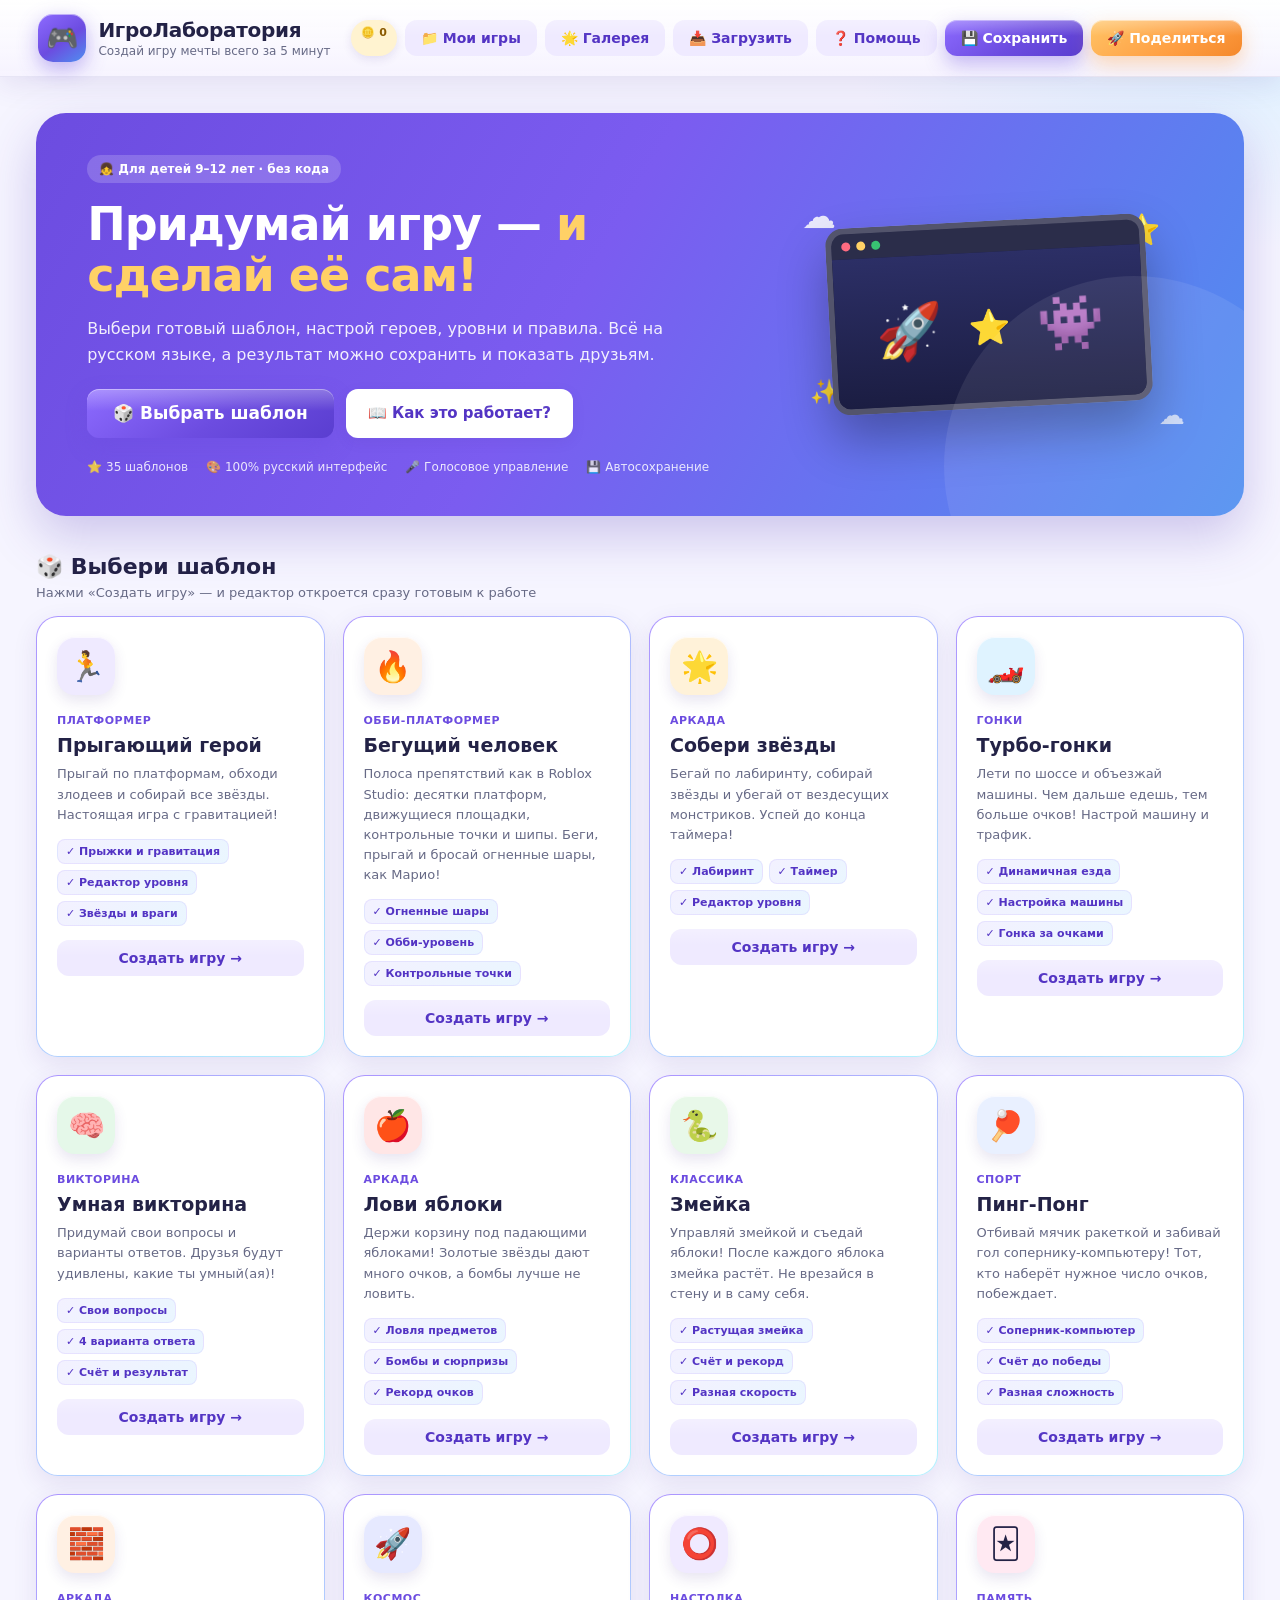
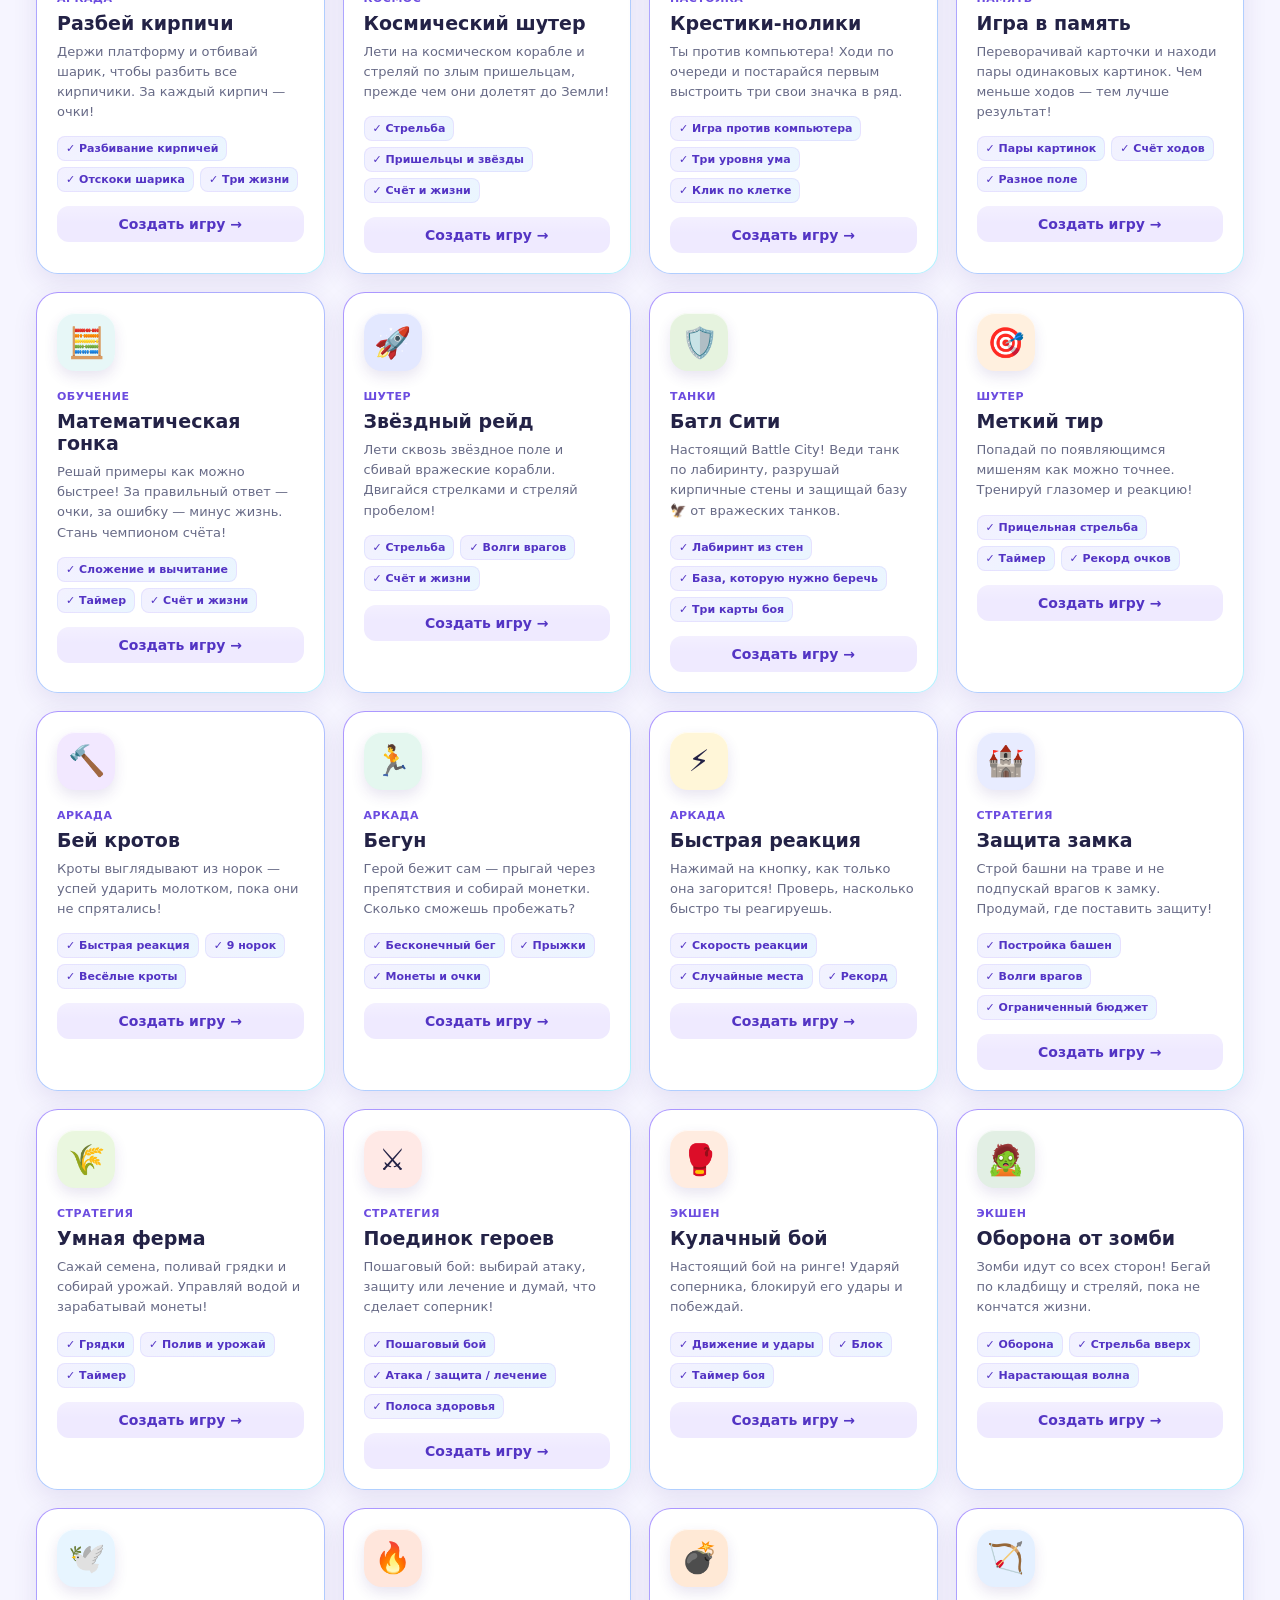
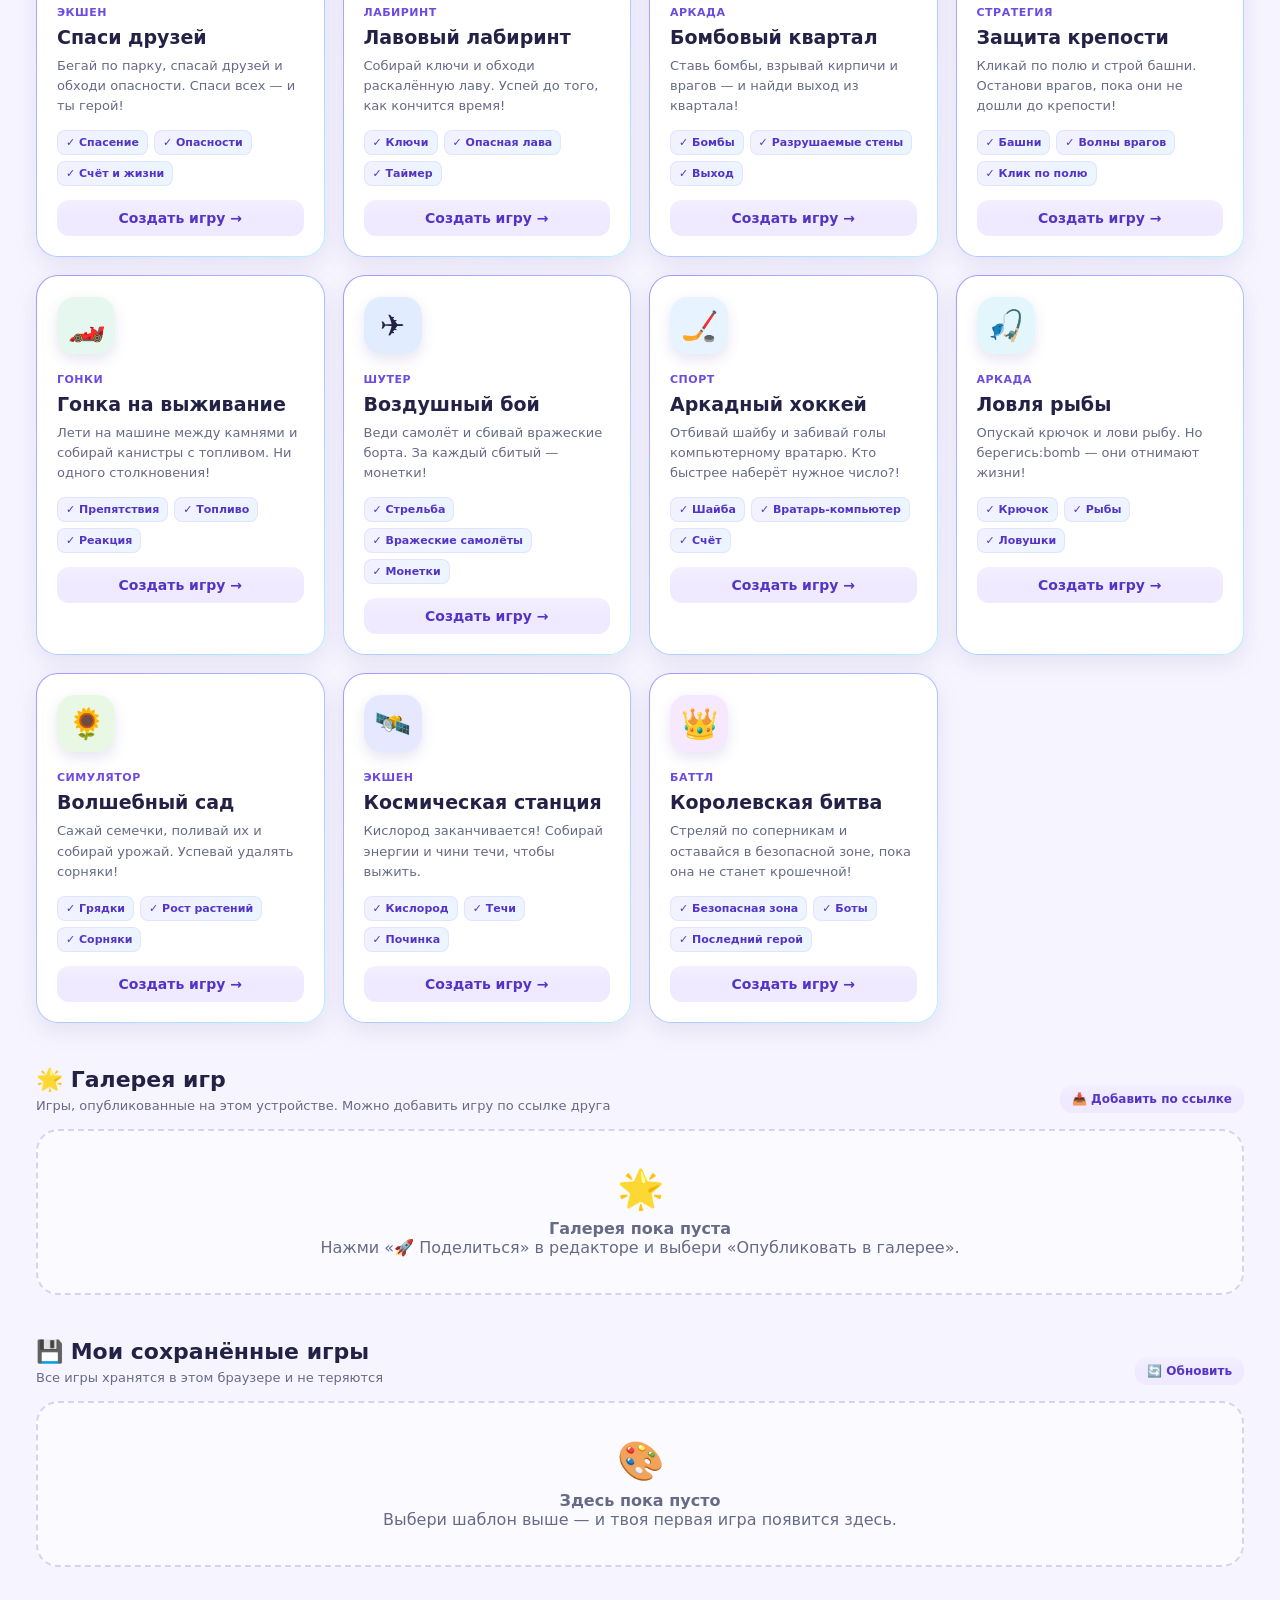
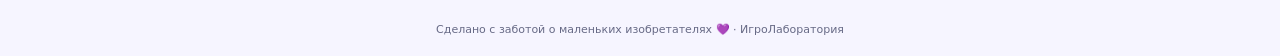
==== commit 3b3418dc: "10 новых режимов и внутриигровые коины с магазином Добавлены режимы: лавовый лабиринт, бомбовый квар" ====
--- a/index.html
+++ b/index.html
@@ -5,7 +5,7 @@
   <meta name="viewport" content="width=device-width, initial-scale=1.0">
   <meta name="theme-color" content="#6c4ce0">
   <title>ИгроЛаборатория — создай свою игру!</title>
-  <link rel="stylesheet" href="styles.css?v=29">
+  <link rel="stylesheet" href="styles.css?v=30">
 </head>
 <body>
   <div class="app-shell">
@@ -18,6 +18,7 @@
         </div>
       </div>
       <nav class="top-actions" aria-label="Главное меню">
+        <span class="chip coin-chip" id="coinChip">🪙 0</span>
         <button class="btn btn-ghost" id="btnMyGames">📁 Мои игры</button>
         <button class="btn btn-ghost" id="btnGallery">🌟 Галерея</button>
         <button class="btn btn-ghost" id="btnImport">📥 Загрузить</button>
@@ -40,7 +41,7 @@
               <button class="btn btn-hero-ghost" id="btnHelpHero">📖 Как это работает?</button>
             </div>
             <div class="hero-stats">
-              <span>⭐ 25 шаблонов</span><span>🎨 100% русский интерфейс</span><span>🎤 Голосовое управление</span><span>💾 Автосохранение</span>
+              <span>⭐ 35 шаблонов</span><span>🎨 100% русский интерфейс</span><span>🎤 Голосовое управление</span><span>💾 Автосохранение</span>
             </div>
           </div>
           <div class="hero-art" aria-hidden="true">
@@ -84,6 +85,7 @@
           <div class="editor-top-actions">
             <span id="saveStatus" class="save-status">● Всё сохранено</span>
             <button class="btn btn-small btn-ghost hidden" id="btnFullscreen" aria-label="На весь экран">⛶ На весь экран</button>
+            <button class="btn btn-small btn-ghost hidden" id="btnShop" aria-label="Магазин предметов">🛒 Магазин</button>
             <button class="btn btn-primary" id="btnMode">▶ Играть</button>
           </div>
         </div>
@@ -150,6 +152,6 @@
   <div id="toast" role="status" aria-live="polite"></div>
   <input type="file" id="importFile" accept=".json,application/json" hidden>
 
-  <script src="app.js?v=29"></script>
+  <script src="app.js?v=30"></script>
 </body>
 </html>
--- a/styles.css
+++ b/styles.css
@@ -623,6 +623,22 @@
   box-shadow: 0 7px 18px rgba(255,90,120,.45), inset 0 1px 0 rgba(255,255,255,.6);
 }
 
+.coin-chip { background: #fff3d0; color: #8a5a00; border-color: #f0c04a; font-weight: 900; }
+.shop-grid { display: grid; grid-template-columns: repeat(3, minmax(0, 1fr)); gap: 10px; margin: 12px 0; }
+.shop-item {
+  display: flex; flex-direction: column; align-items: center; gap: 3px; text-align: center;
+  padding: 12px 8px; border: 2px solid var(--line); border-radius: 16px;
+  background: linear-gradient(180deg, #fffdf5, #fff1cf); cursor: pointer; color: var(--violet-dark);
+}
+.shop-item:hover:not(:disabled) { transform: translateY(-2px); border-color: #f0b429; }
+.shop-item:disabled, .shop-item.poor { opacity: .5; cursor: not-allowed; filter: grayscale(.5); }
+.shop-emoji { font-size: 30px; line-height: 1; }
+.shop-item b { font-size: 14px; }
+.shop-item small { font-size: 11px; opacity: .8; }
+.shop-price { margin-top: 4px; font-weight: 900; color: #a35b00; }
+.coin-balance { font-size: 18px; font-weight: 900; color: #8a5a00; }
+@media (max-width: 560px) { .shop-grid { grid-template-columns: repeat(2, minmax(0, 1fr)); } }
+
 @media (prefers-reduced-motion: reduce) {
   .btn-primary, .btn-hero, .result-emoji { animation: none; }
   .card, .card-emoji, .btn { transition: none; }
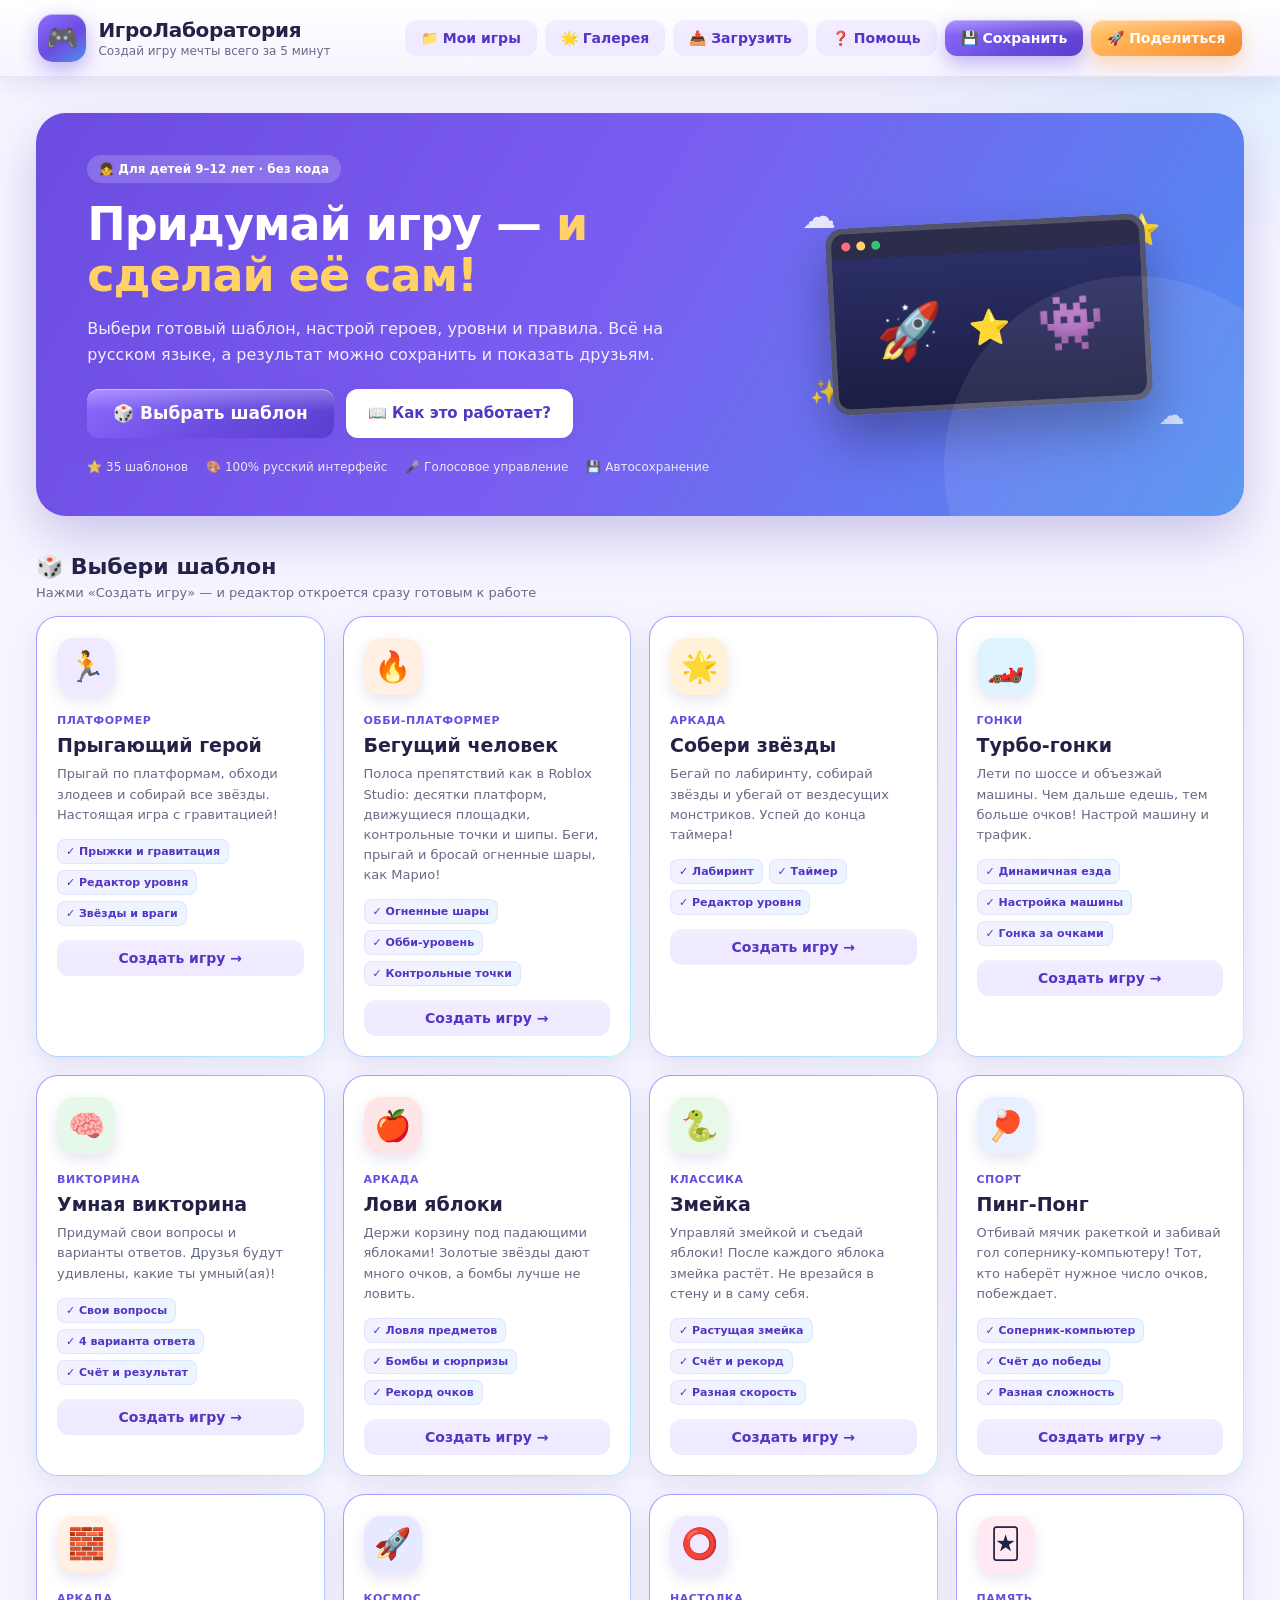
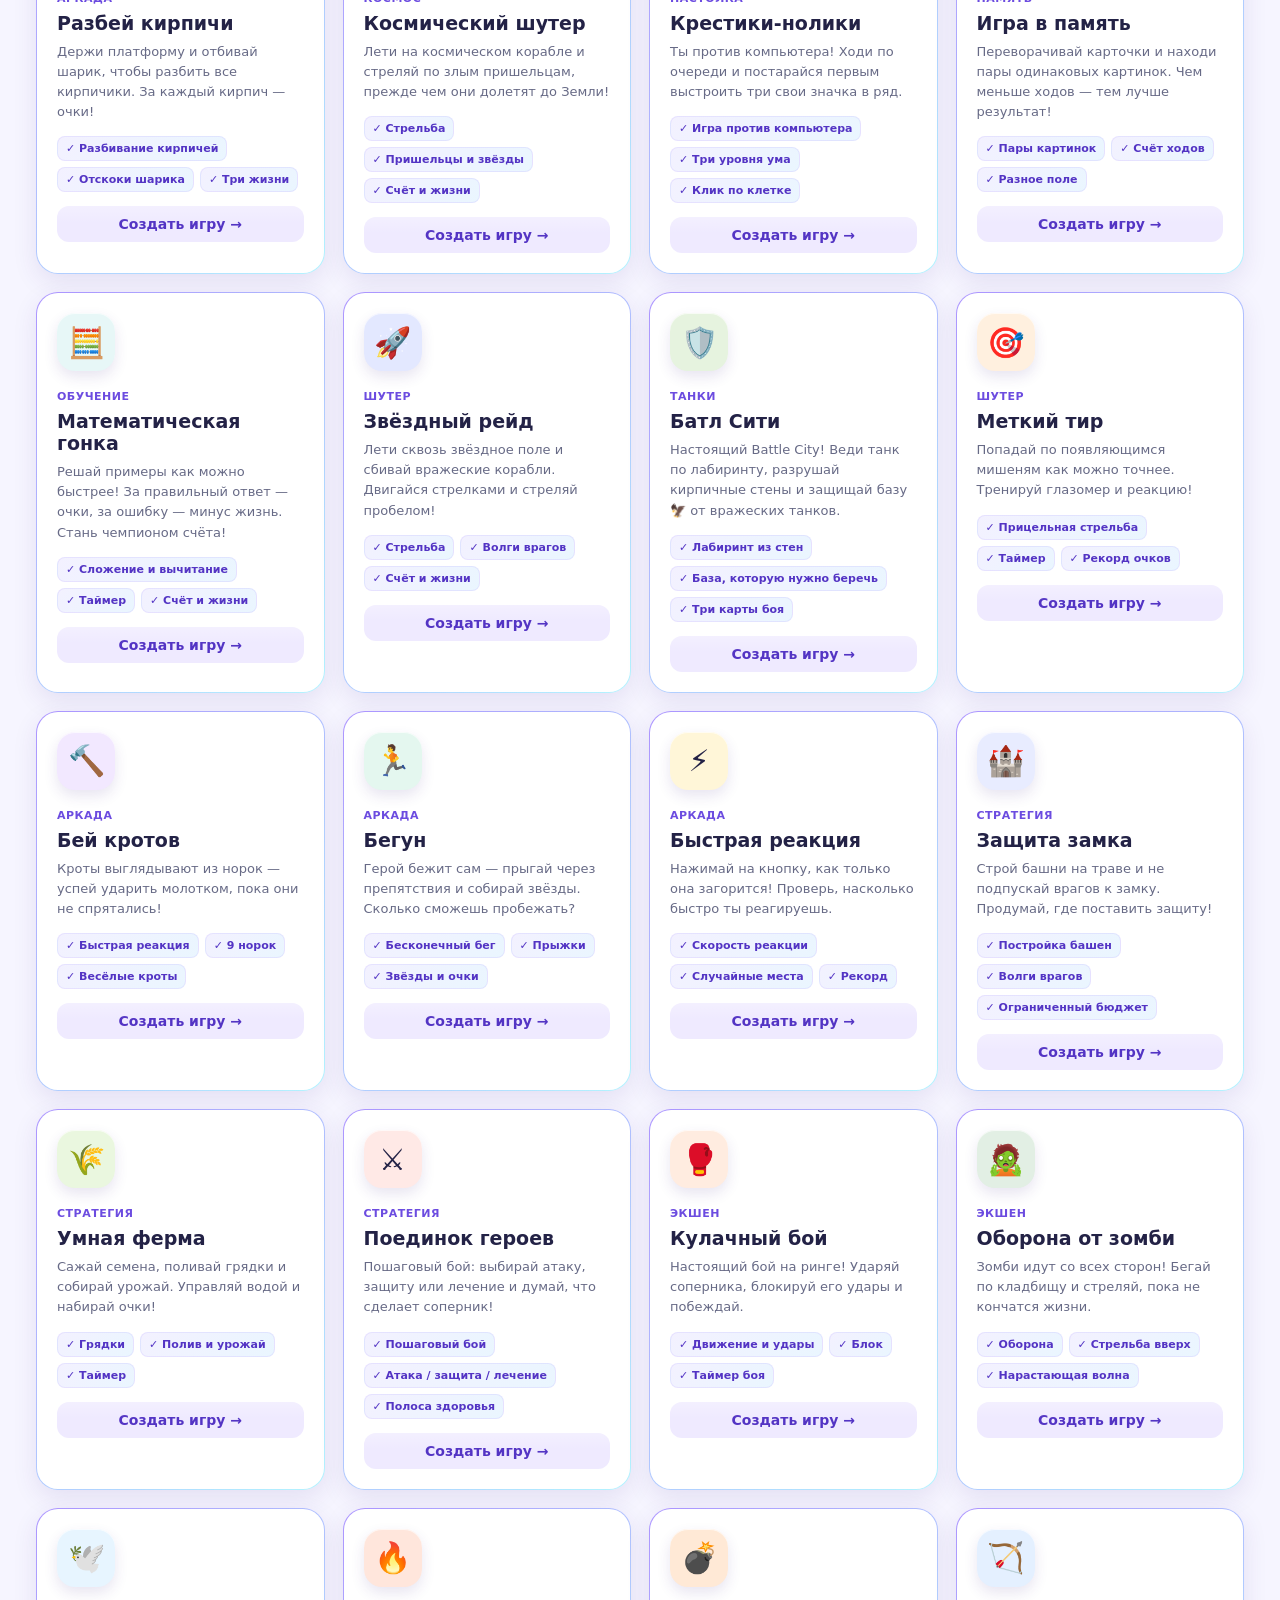
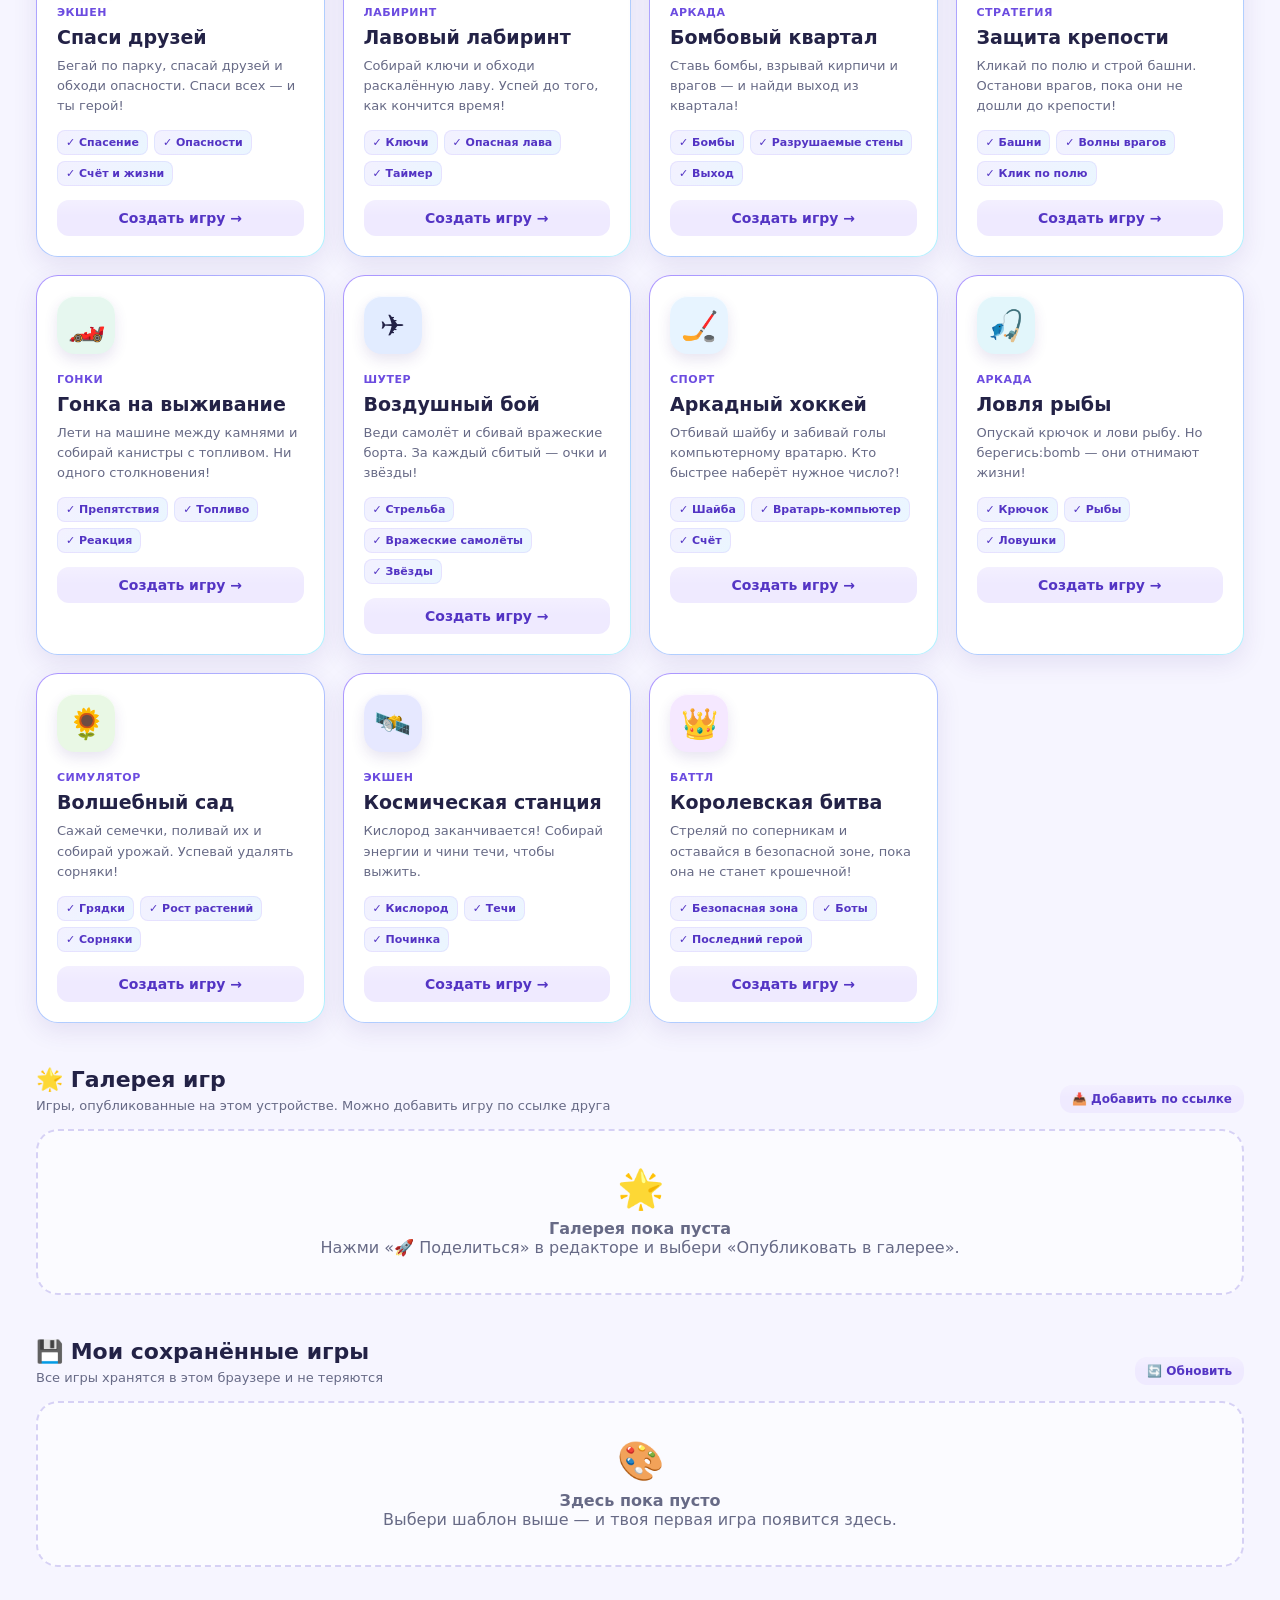
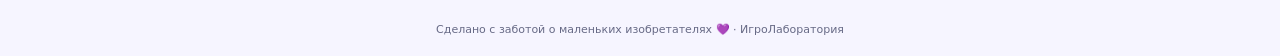
==== commit ce5cb722: "Убрать коины, магазин и задания (v35)" ====
--- a/index.html
+++ b/index.html
@@ -1,157 +1,156 @@
-<!DOCTYPE html>
-<html lang="ru">
-<head>
-  <meta charset="UTF-8">
-  <meta name="viewport" content="width=device-width, initial-scale=1.0">
-  <meta name="theme-color" content="#6c4ce0">
-  <title>ИгроЛаборатория — создай свою игру!</title>
-  <link rel="stylesheet" href="styles.css?v=30">
-</head>
-<body>
-  <div class="app-shell">
-    <header class="topbar">
-      <div class="brand">
-        <div class="brand-logo">🎮</div>
-        <div class="brand-text">
-          <h1>ИгроЛаборатория</h1>
-          <p>Создай игру мечты всего за 5 минут</p>
-        </div>
-      </div>
-      <nav class="top-actions" aria-label="Главное меню">
-        <span class="chip coin-chip" id="coinChip">🪙 0</span>
-        <button class="btn btn-ghost" id="btnMyGames">📁 Мои игры</button>
-        <button class="btn btn-ghost" id="btnGallery">🌟 Галерея</button>
-        <button class="btn btn-ghost" id="btnImport">📥 Загрузить</button>
-        <button class="btn btn-ghost" id="btnHelp">❓ Помощь</button>
-        <button class="btn btn-primary" id="btnSave">💾 Сохранить</button>
-        <button class="btn btn-accent" id="btnShare">🚀 Поделиться</button>
-      </nav>
-    </header>
-
-    <main class="main">
-      <!-- ================= ГАЛЕРЕЯ ================= -->
-      <section id="screenGallery" class="screen is-active">
-        <div class="hero">
-          <div class="hero-content">
-            <span class="badge hero-badge">👧 Для детей 9–12 лет · без кода</span>
-            <h2>Придумай игру — <span>и сделай её сам!</span></h2>
-            <p>Выбери готовый шаблон, настрой героев, уровни и правила. Всё на русском языке, а результат можно сохранить и показать друзьям.</p>
-            <div class="hero-buttons">
-              <button class="btn btn-hero" id="btnStart">🎲 Выбрать шаблон</button>
-              <button class="btn btn-hero-ghost" id="btnHelpHero">📖 Как это работает?</button>
-            </div>
-            <div class="hero-stats">
-              <span>⭐ 35 шаблонов</span><span>🎨 100% русский интерфейс</span><span>🎤 Голосовое управление</span><span>💾 Автосохранение</span>
-            </div>
-          </div>
-          <div class="hero-art" aria-hidden="true">
-            <div class="art-cloud art-cloud-1">☁️</div>
-            <div class="art-cloud art-cloud-2">☁️</div>
-            <div class="art-star art-star-1">⭐</div>
-            <div class="art-star art-star-2">✨</div>
-            <div class="art-window">
-              <div class="art-window-bar"><i></i><i></i><i></i></div>
-              <div class="art-screen">🚀<span>⭐</span>👾</div>
-            </div>
-          </div>
-        </div>
-
-        <div class="section-head">
-          <div><h3>🎲 Выбери шаблон</h3><p>Нажми «Создать игру» — и редактор откроется сразу готовым к работе</p></div>
-        </div>
-        <div id="templateCards" class="cards"></div>
-
-        <div class="section-head saved-head">
-          <div><h3>🌟 Галерея игр</h3><p>Игры, опубликованные на этом устройстве. Можно добавить игру по ссылке друга</p></div>
-          <button class="btn btn-small btn-ghost" id="btnAddShared">📥 Добавить по ссылке</button>
-        </div>
-        <div id="publishedCards" class="cards"></div>
-
-        <div class="section-head saved-head">
-          <div><h3>💾 Мои сохранённые игры</h3><p>Все игры хранятся в этом браузере и не теряются</p></div>
-          <button class="btn btn-small btn-ghost" id="btnRefreshSaved">🔄 Обновить</button>
-        </div>
-        <div id="savedCards" class="cards"></div>
-      </section>
-
-      <!-- ================= РЕДАКТОР ================= -->
-      <section id="screenEditor" class="screen">
-        <div class="editor-topbar">
-          <button class="btn btn-ghost" id="btnBack">← К шаблонам</button>
-          <div class="project-title">
-            <span id="tplBadge" class="badge small">🎮 Шаблон</span>
-            <input id="projectName" maxlength="40" aria-label="Название игры" spellcheck="false">
-          </div>
-          <div class="editor-top-actions">
-            <span id="saveStatus" class="save-status">● Всё сохранено</span>
-            <button class="btn btn-small btn-ghost hidden" id="btnFullscreen" aria-label="На весь экран">⛶ На весь экран</button>
-            <button class="btn btn-small btn-ghost hidden" id="btnShop" aria-label="Магазин предметов">🛒 Магазин</button>
-            <button class="btn btn-primary" id="btnMode">▶ Играть</button>
-          </div>
-        </div>
-
-        <div id="editorGrid" class="editor-grid">
-          <aside class="panel tools-panel">
-            <div id="toolsPanel"></div>
-          </aside>
-
-          <div class="workspace">
-            <div class="canvas-head">
-              <div>
-                <strong id="canvasTitle">Редактор уровня</strong>
-                <span id="canvasSubtitle">Нажимай на клетки, чтобы расставлять объекты</span>
-              </div>
-              <div class="canvas-chips">
-                <span class="chip" id="chipObjects">🪐 объектов: 0</span>
-                <span class="chip" id="chipMode">✏️ Режим: редактор</span>
-                <span class="chip" id="voiceChip">🎤 микрофон выключен</span>
-              </div>
-            </div>
-            <div id="gameStage" class="game-stage">
-              <button class="fs-exit" id="btnExitFullscreen" aria-label="Выйти из полного экрана">✕</button>
-              <div class="canvas-wrap">
-                <canvas id="gameCanvas" width="800" height="448" aria-label="Поле игры"></canvas>
-                <div id="playHud" class="play-hud hidden"></div>
-                <div id="interactiveLayer" class="interactive-layer"></div>
-                <div id="resultOverlay" class="result-overlay hidden"></div>
-              </div>
-              <div id="touchControls" class="touch-controls hidden" aria-label="Кнопки управления на экране">
-                <div class="touch-pad">
-                  <button class="touch-btn touch-up" data-key="ArrowUp" aria-label="Вверх">▲</button>
-                  <button class="touch-btn touch-left" data-key="ArrowLeft" aria-label="Влево">◀</button>
-                  <button class="touch-btn touch-down" data-key="ArrowDown" aria-label="Вниз">▼</button>
-                  <button class="touch-btn touch-right" data-key="ArrowRight" aria-label="Вправо">▶</button>
-                </div>
-                <div class="touch-actions">
-                  <button class="touch-btn touch-action" data-key="Space" aria-label="Прыжок и действие">
-                    <span class="touch-action-icon">⚡</span><span class="touch-action-label">Действие</span>
-                  </button>
-                  <button class="touch-btn touch-fire hidden" id="touchFire" data-key="KeyJ" aria-label="Огненный шар">
-                    <span class="touch-action-icon">🔥</span><span class="touch-action-label">Огонь</span>
-                  </button>
-                </div>
-              </div>
-            </div>
-            <div class="hint-bar">
-              <span id="hintText">💡 Подсказка: выбери инструмент слева и кликай по полю.</span>
-              <button class="btn btn-small btn-ghost" id="btnSpeakHint">🔊 Рассказать правила</button>
-            </div>
-          </div>
-
-          <aside class="panel props-panel">
-            <div id="propsPanel"></div>
-          </aside>
-        </div>
-      </section>
-    </main>
-
-    <footer class="footer">Сделано с заботой о маленьких изобретателях 💜 · ИгроЛаборатория</footer>
-  </div>
-
-  <div id="modalRoot" class="modal-root"></div>
-  <div id="toast" role="status" aria-live="polite"></div>
-  <input type="file" id="importFile" accept=".json,application/json" hidden>
-
-  <script src="app.js?v=30"></script>
-</body>
-</html>
+<!DOCTYPE html>
+<html lang="ru">
+<head>
+  <meta charset="UTF-8">
+  <meta name="viewport" content="width=device-width, initial-scale=1.0">
+  <meta name="theme-color" content="#6c4ce0">
+  <title>ИгроЛаборатория — создай свою игру!</title>
+  <link rel="stylesheet" href="styles.css?v=35">
+</head>
+<body>
+  <div class="app-shell">
+    <header class="topbar">
+      <div class="brand">
+        <div class="brand-logo">🎮</div>
+        <div class="brand-text">
+          <h1>ИгроЛаборатория</h1>
+          <p>Создай игру мечты всего за 5 минут</p>
+        </div>
+      </div>
+      <nav class="top-actions" aria-label="Главное меню">
+        <button class="btn btn-ghost" id="btnMyGames">📁 Мои игры</button>
+        <button class="btn btn-ghost" id="btnGallery">🌟 Галерея</button>
+        <button class="btn btn-ghost" id="btnImport">📥 Загрузить</button>
+        <button class="btn btn-ghost" id="btnHelp">❓ Помощь</button>
+        <button class="btn btn-primary" id="btnSave">💾 Сохранить</button>
+        <button class="btn btn-accent" id="btnShare">🚀 Поделиться</button>
+      </nav>
+    </header>
+
+    <main class="main">
+      <!-- ================= ГАЛЕРЕЯ ================= -->
+      <section id="screenGallery" class="screen is-active">
+        <div class="hero">
+          <div class="hero-content">
+            <span class="badge hero-badge">👧 Для детей 9–12 лет · без кода</span>
+            <h2>Придумай игру — <span>и сделай её сам!</span></h2>
+            <p>Выбери готовый шаблон, настрой героев, уровни и правила. Всё на русском языке, а результат можно сохранить и показать друзьям.</p>
+            <div class="hero-buttons">
+              <button class="btn btn-hero" id="btnStart">🎲 Выбрать шаблон</button>
+              <button class="btn btn-hero-ghost" id="btnHelpHero">📖 Как это работает?</button>
+            </div>
+            <div class="hero-stats">
+              <span>⭐ 35 шаблонов</span><span>🎨 100% русский интерфейс</span><span>🎤 Голосовое управление</span><span>💾 Автосохранение</span>
+            </div>
+          </div>
+          <div class="hero-art" aria-hidden="true">
+            <div class="art-cloud art-cloud-1">☁️</div>
+            <div class="art-cloud art-cloud-2">☁️</div>
+            <div class="art-star art-star-1">⭐</div>
+            <div class="art-star art-star-2">✨</div>
+            <div class="art-window">
+              <div class="art-window-bar"><i></i><i></i><i></i></div>
+              <div class="art-screen">🚀<span>⭐</span>👾</div>
+            </div>
+          </div>
+        </div>
+
+        <div class="section-head">
+          <div><h3>🎲 Выбери шаблон</h3><p>Нажми «Создать игру» — и редактор откроется сразу готовым к работе</p></div>
+        </div>
+        <div id="templateCards" class="cards"></div>
+
+        <div class="section-head saved-head">
+          <div><h3>🌟 Галерея игр</h3><p>Игры, опубликованные на этом устройстве. Можно добавить игру по ссылке друга</p></div>
+          <button class="btn btn-small btn-ghost" id="btnAddShared">📥 Добавить по ссылке</button>
+        </div>
+        <div id="publishedCards" class="cards"></div>
+
+        <div class="section-head saved-head">
+          <div><h3>💾 Мои сохранённые игры</h3><p>Все игры хранятся в этом браузере и не теряются</p></div>
+          <button class="btn btn-small btn-ghost" id="btnRefreshSaved">🔄 Обновить</button>
+        </div>
+        <div id="savedCards" class="cards"></div>
+      </section>
+
+      <!-- ================= РЕДАКТОР ================= -->
+      <section id="screenEditor" class="screen">
+        <div class="editor-topbar">
+          <button class="btn btn-ghost" id="btnBack">← К шаблонам</button>
+          <div class="project-title">
+            <span id="tplBadge" class="badge small">🎮 Шаблон</span>
+            <input id="projectName" maxlength="40" aria-label="Название игры" spellcheck="false">
+          </div>
+          <div class="editor-top-actions">
+            <span id="saveStatus" class="save-status">● Всё сохранено</span>
+            <button class="btn btn-small btn-ghost hidden" id="btnFullscreen" aria-label="На весь экран">⛶ На весь экран</button>
+            <button class="btn btn-primary" id="btnMode">▶ Играть</button>
+          </div>
+        </div>
+
+
+        <div id="editorGrid" class="editor-grid">
+          <aside class="panel tools-panel">
+            <div id="toolsPanel"></div>
+          </aside>
+
+          <div class="workspace">
+            <div class="canvas-head">
+              <div>
+                <strong id="canvasTitle">Редактор уровня</strong>
+                <span id="canvasSubtitle">Нажимай на клетки, чтобы расставлять объекты</span>
+              </div>
+              <div class="canvas-chips">
+                <span class="chip" id="chipObjects">🪐 объектов: 0</span>
+                <span class="chip" id="chipMode">✏️ Режим: редактор</span>
+                <span class="chip" id="voiceChip">🎤 микрофон выключен</span>
+              </div>
+            </div>
+            <div id="gameStage" class="game-stage">
+              <button class="fs-exit" id="btnExitFullscreen" aria-label="Выйти из полного экрана">✕</button>
+              <div class="canvas-wrap">
+                <canvas id="gameCanvas" width="800" height="448" aria-label="Поле игры"></canvas>
+                <div id="playHud" class="play-hud hidden"></div>
+                <div id="interactiveLayer" class="interactive-layer"></div>
+                <div id="resultOverlay" class="result-overlay hidden"></div>
+              </div>
+              <div id="touchControls" class="touch-controls hidden" aria-label="Кнопки управления на экране">
+                <div class="touch-pad">
+                  <button class="touch-btn touch-up" data-key="ArrowUp" aria-label="Вверх">▲</button>
+                  <button class="touch-btn touch-left" data-key="ArrowLeft" aria-label="Влево">◀</button>
+                  <button class="touch-btn touch-down" data-key="ArrowDown" aria-label="Вниз">▼</button>
+                  <button class="touch-btn touch-right" data-key="ArrowRight" aria-label="Вправо">▶</button>
+                </div>
+                <div class="touch-actions">
+                  <button class="touch-btn touch-action" data-key="Space" aria-label="Прыжок и действие">
+                    <span class="touch-action-icon">⚡</span><span class="touch-action-label">Действие</span>
+                  </button>
+                  <button class="touch-btn touch-fire hidden" id="touchFire" data-key="KeyJ" aria-label="Огненный шар">
+                    <span class="touch-action-icon">🔥</span><span class="touch-action-label">Огонь</span>
+                  </button>
+                </div>
+              </div>
+            </div>
+            <div class="hint-bar">
+              <span id="hintText">💡 Подсказка: выбери инструмент слева и кликай по полю.</span>
+              <button class="btn btn-small btn-ghost" id="btnSpeakHint">🔊 Рассказать правила</button>
+            </div>
+          </div>
+
+          <aside class="panel props-panel">
+            <div id="propsPanel"></div>
+          </aside>
+        </div>
+      </section>
+    </main>
+
+    <footer class="footer">Сделано с заботой о маленьких изобретателях 💜 · ИгроЛаборатория</footer>
+  </div>
+
+  <div id="modalRoot" class="modal-root"></div>
+  <div id="toast" role="status" aria-live="polite"></div>
+  <input type="file" id="importFile" accept=".json,application/json" hidden>
+
+  <script src="app.js?v=35"></script>
+</body>
+</html>
--- a/styles.css
+++ b/styles.css
@@ -623,22 +623,6 @@
   box-shadow: 0 7px 18px rgba(255,90,120,.45), inset 0 1px 0 rgba(255,255,255,.6);
 }
 
-.coin-chip { background: #fff3d0; color: #8a5a00; border-color: #f0c04a; font-weight: 900; }
-.shop-grid { display: grid; grid-template-columns: repeat(3, minmax(0, 1fr)); gap: 10px; margin: 12px 0; }
-.shop-item {
-  display: flex; flex-direction: column; align-items: center; gap: 3px; text-align: center;
-  padding: 12px 8px; border: 2px solid var(--line); border-radius: 16px;
-  background: linear-gradient(180deg, #fffdf5, #fff1cf); cursor: pointer; color: var(--violet-dark);
-}
-.shop-item:hover:not(:disabled) { transform: translateY(-2px); border-color: #f0b429; }
-.shop-item:disabled, .shop-item.poor { opacity: .5; cursor: not-allowed; filter: grayscale(.5); }
-.shop-emoji { font-size: 30px; line-height: 1; }
-.shop-item b { font-size: 14px; }
-.shop-item small { font-size: 11px; opacity: .8; }
-.shop-price { margin-top: 4px; font-weight: 900; color: #a35b00; }
-.coin-balance { font-size: 18px; font-weight: 900; color: #8a5a00; }
-@media (max-width: 560px) { .shop-grid { grid-template-columns: repeat(2, minmax(0, 1fr)); } }
-
 @media (prefers-reduced-motion: reduce) {
   .btn-primary, .btn-hero, .result-emoji { animation: none; }
   .card, .card-emoji, .btn { transition: none; }
